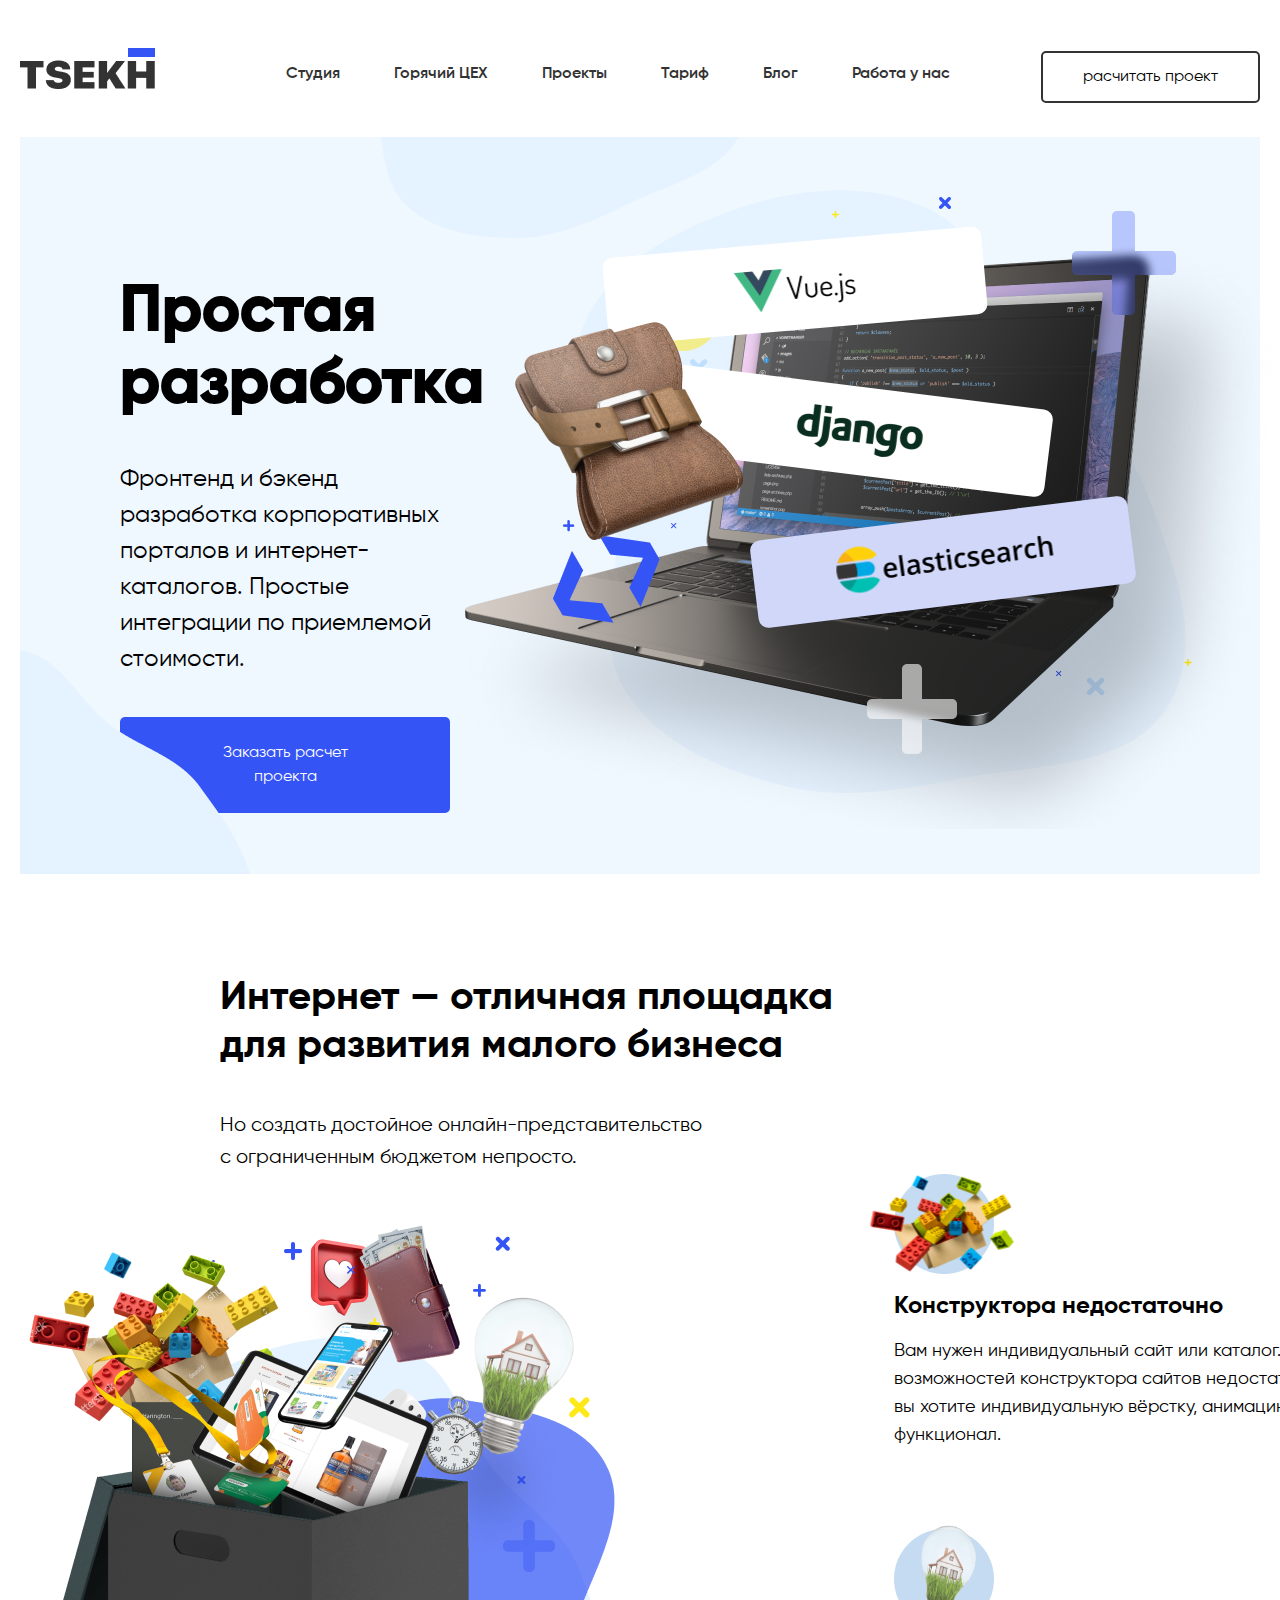
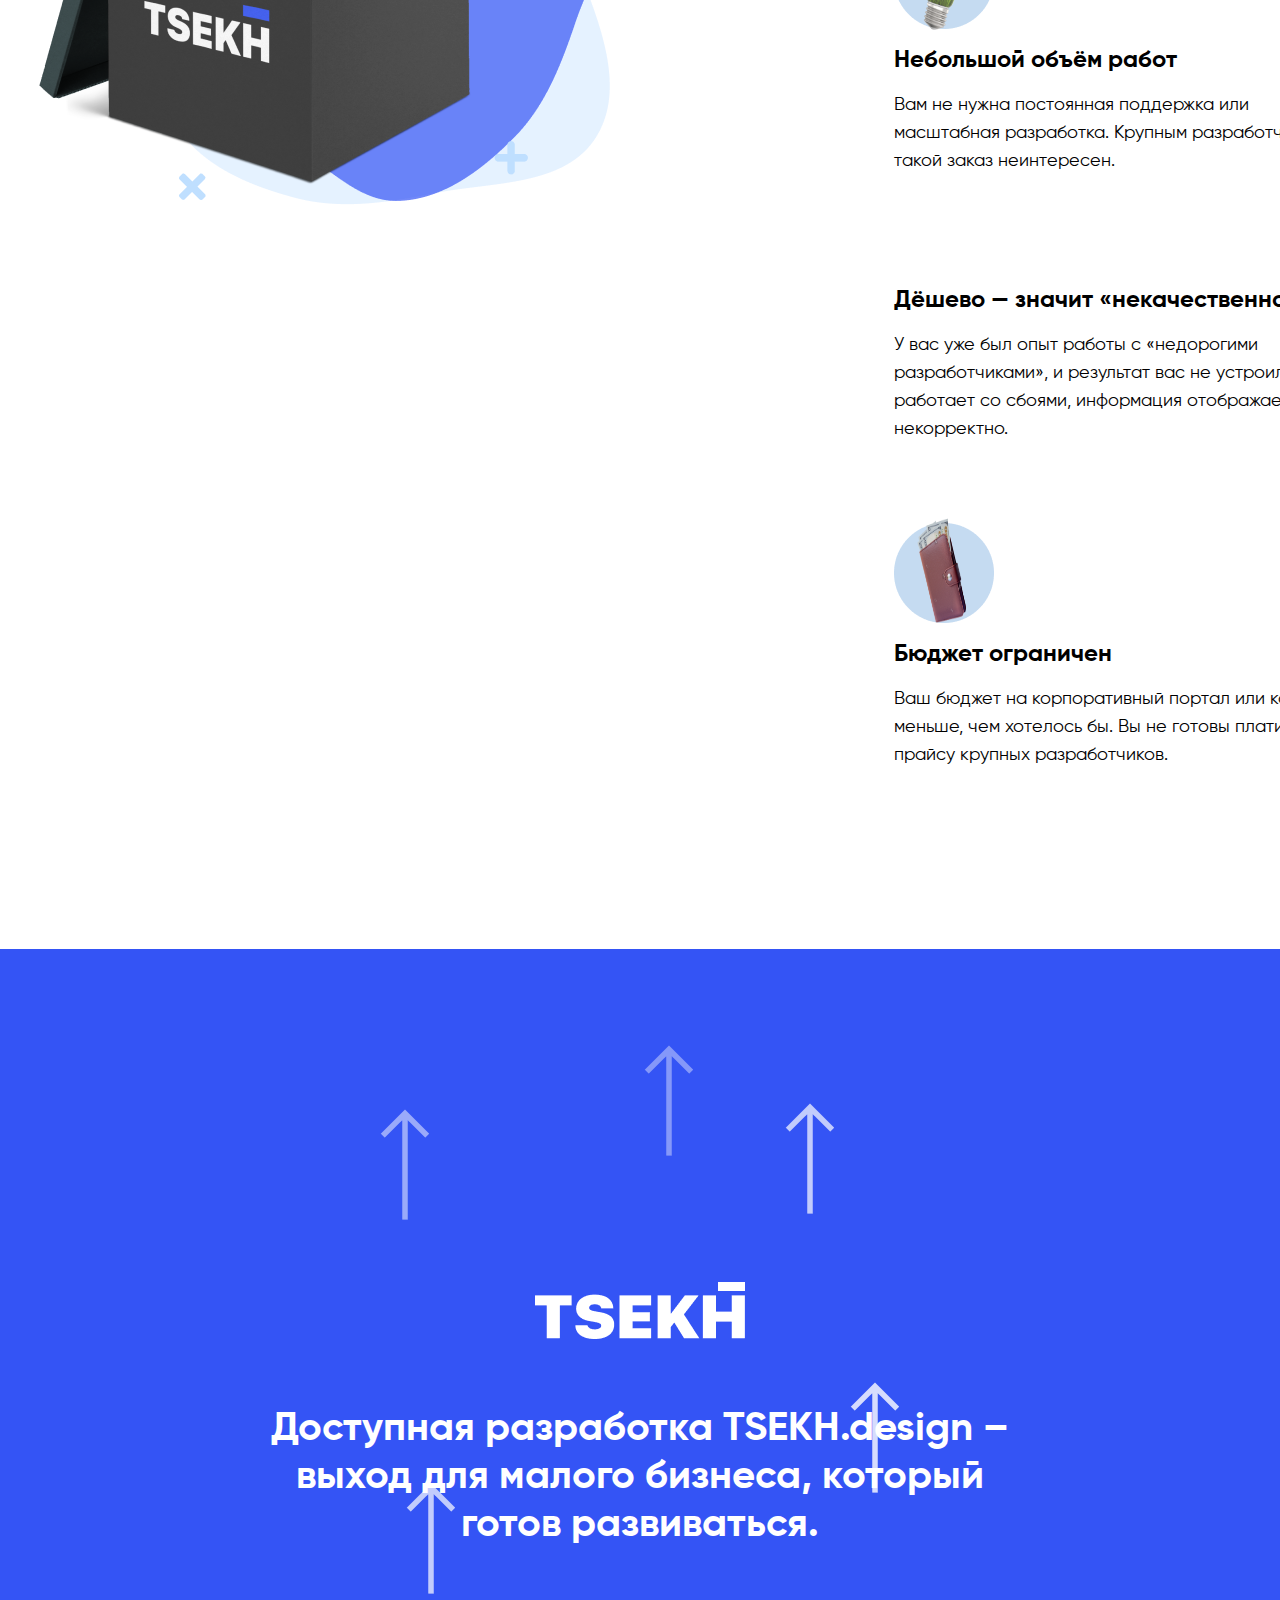
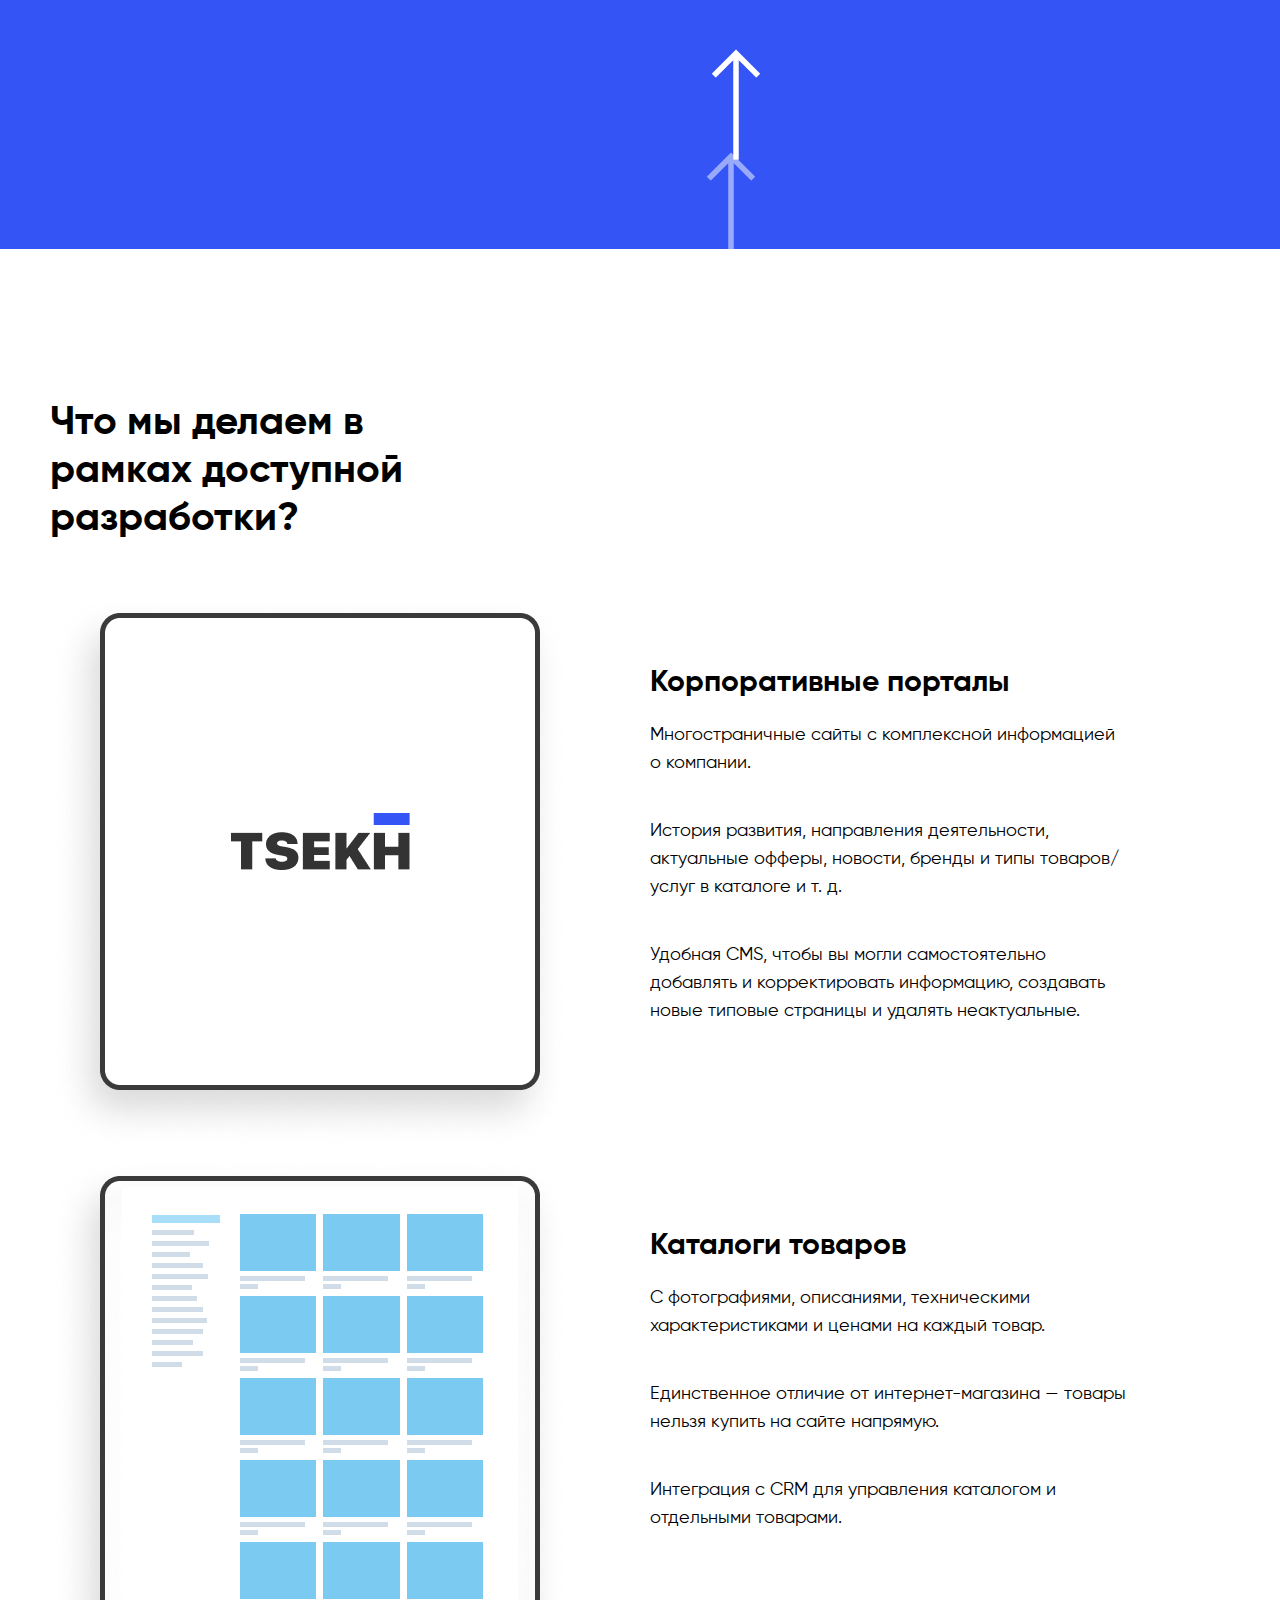
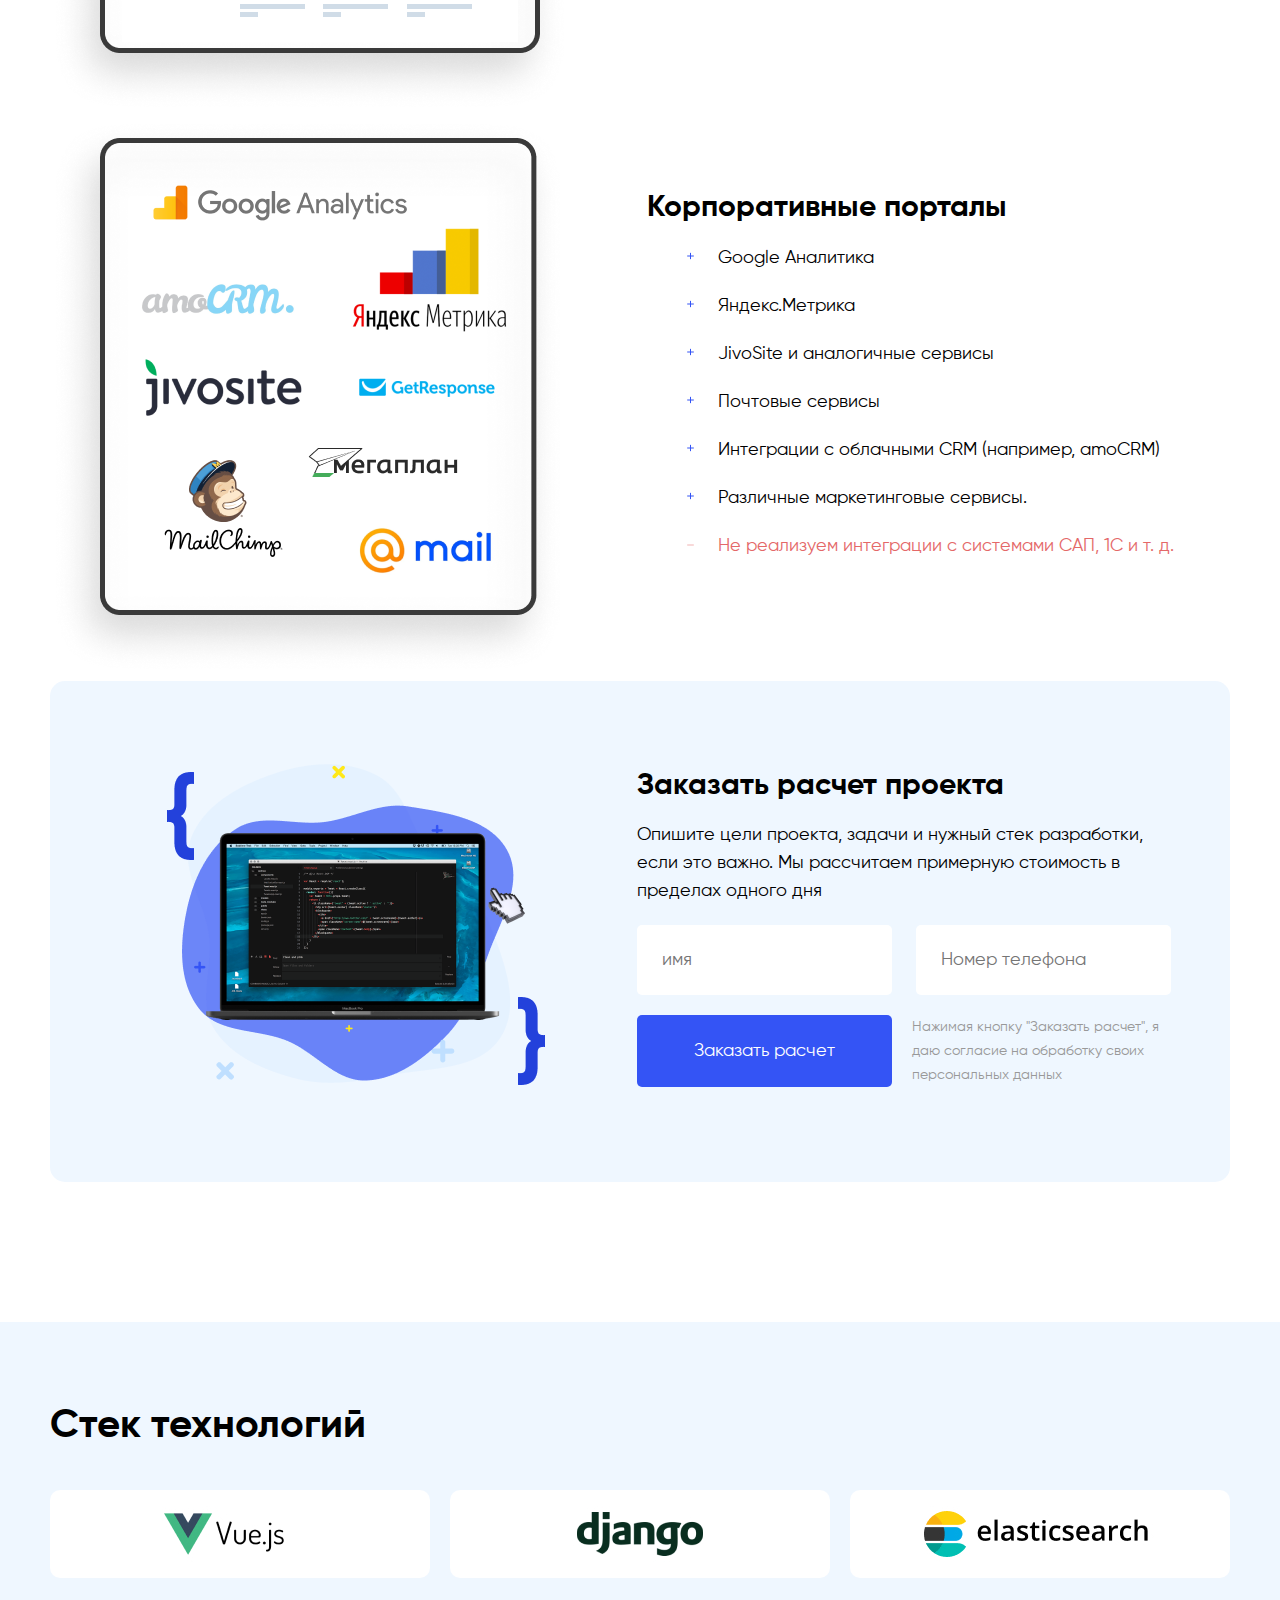
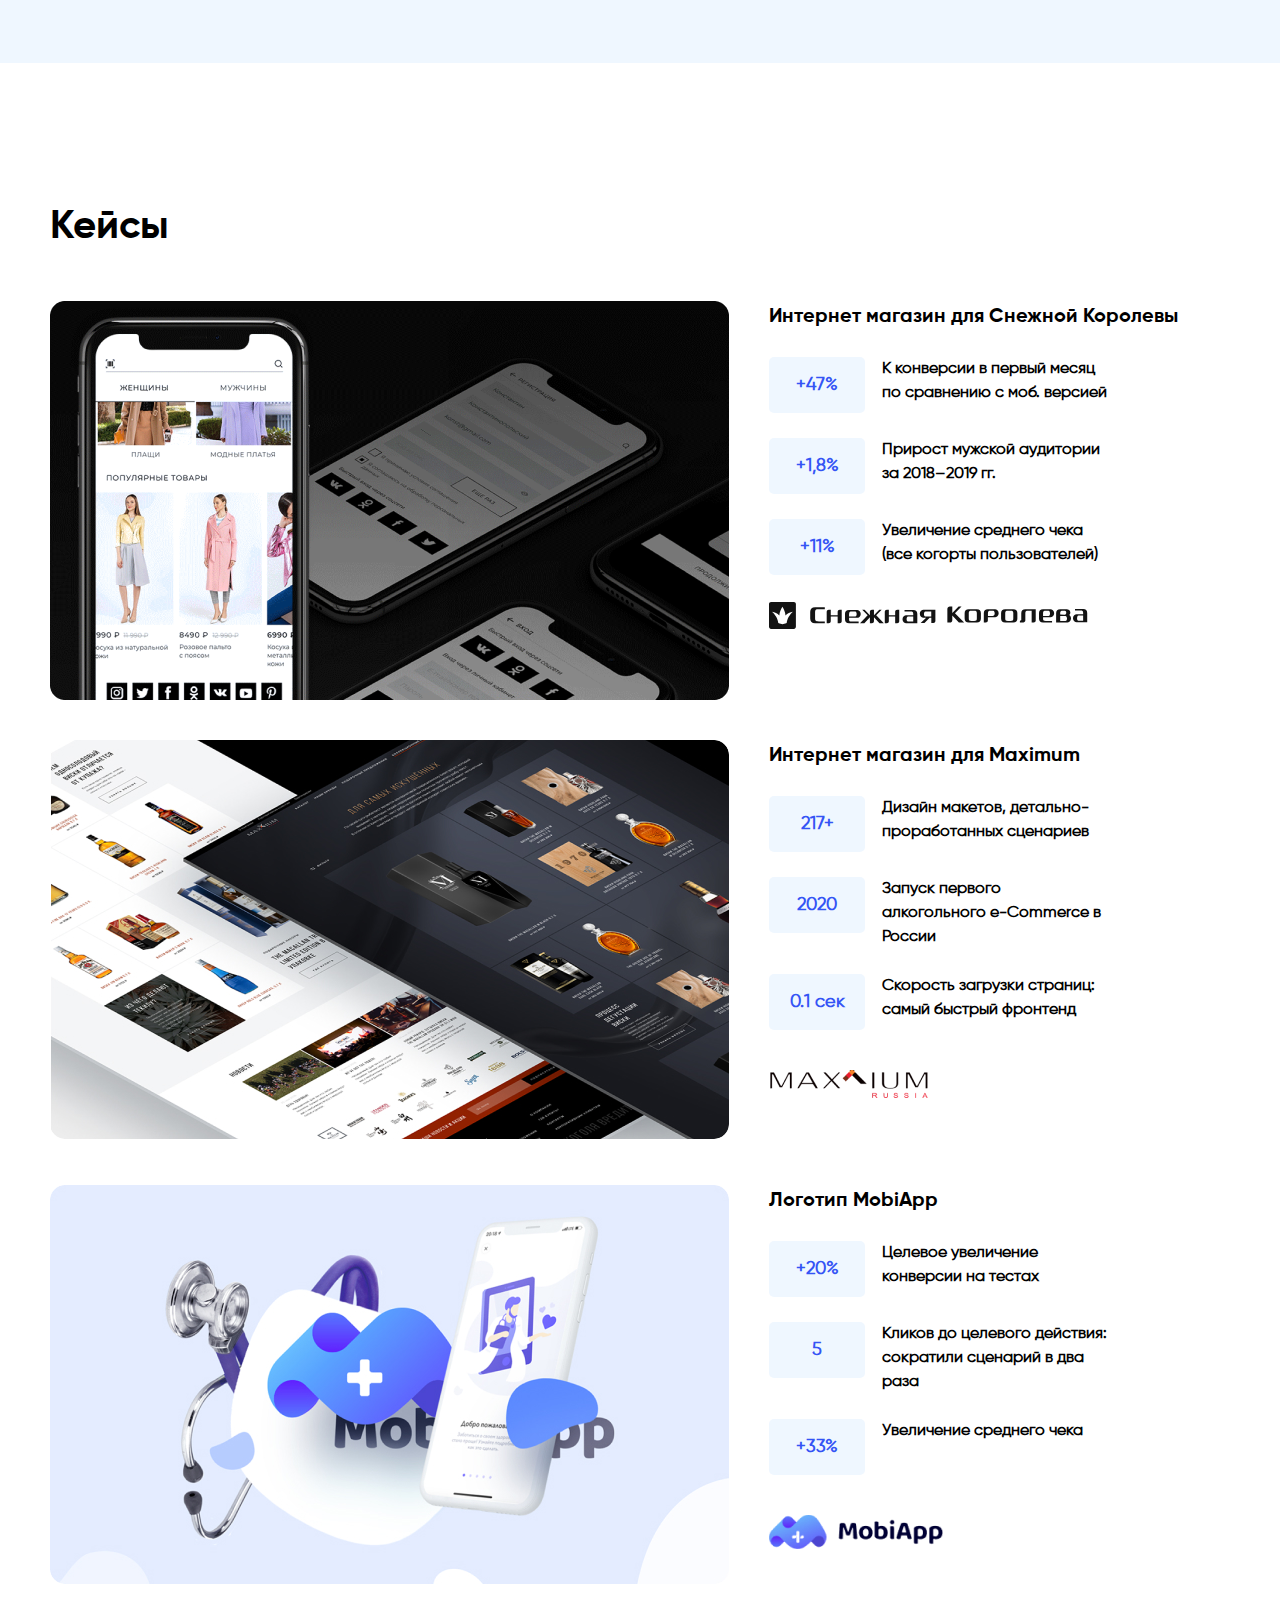
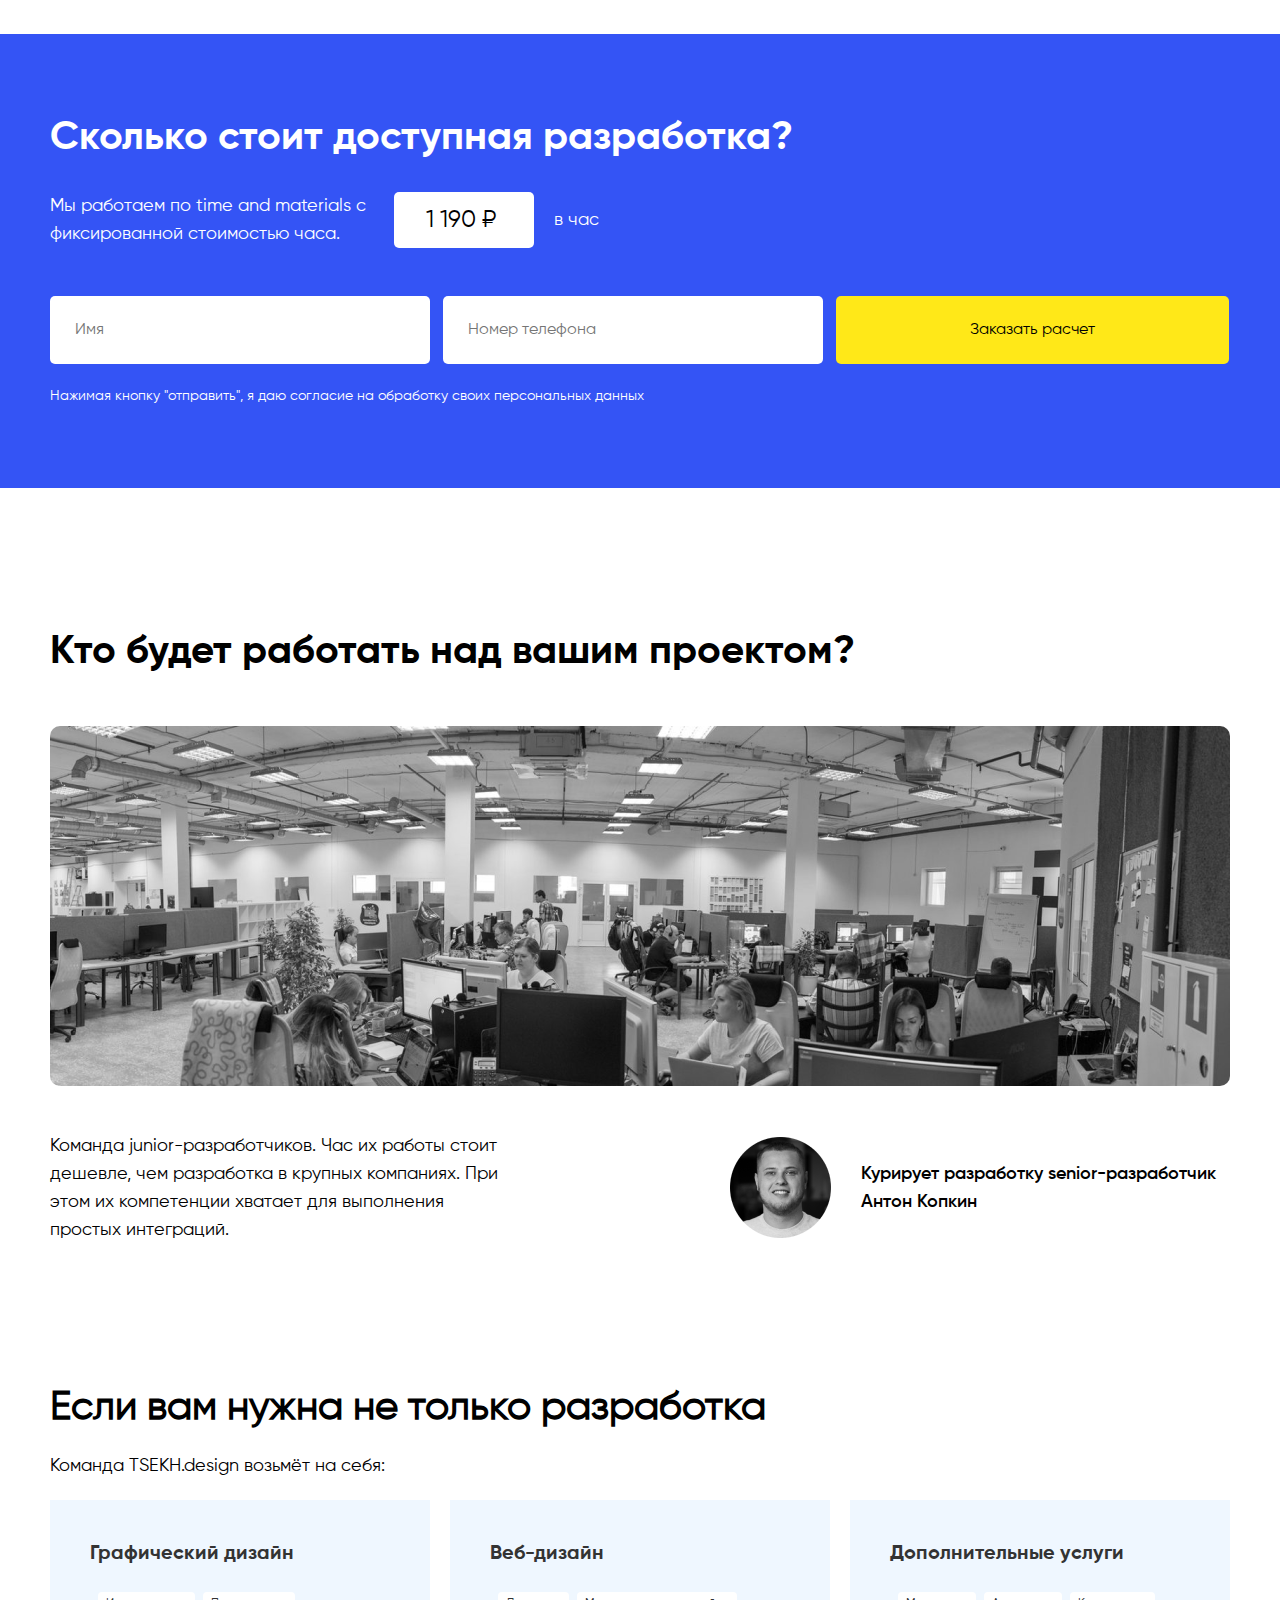
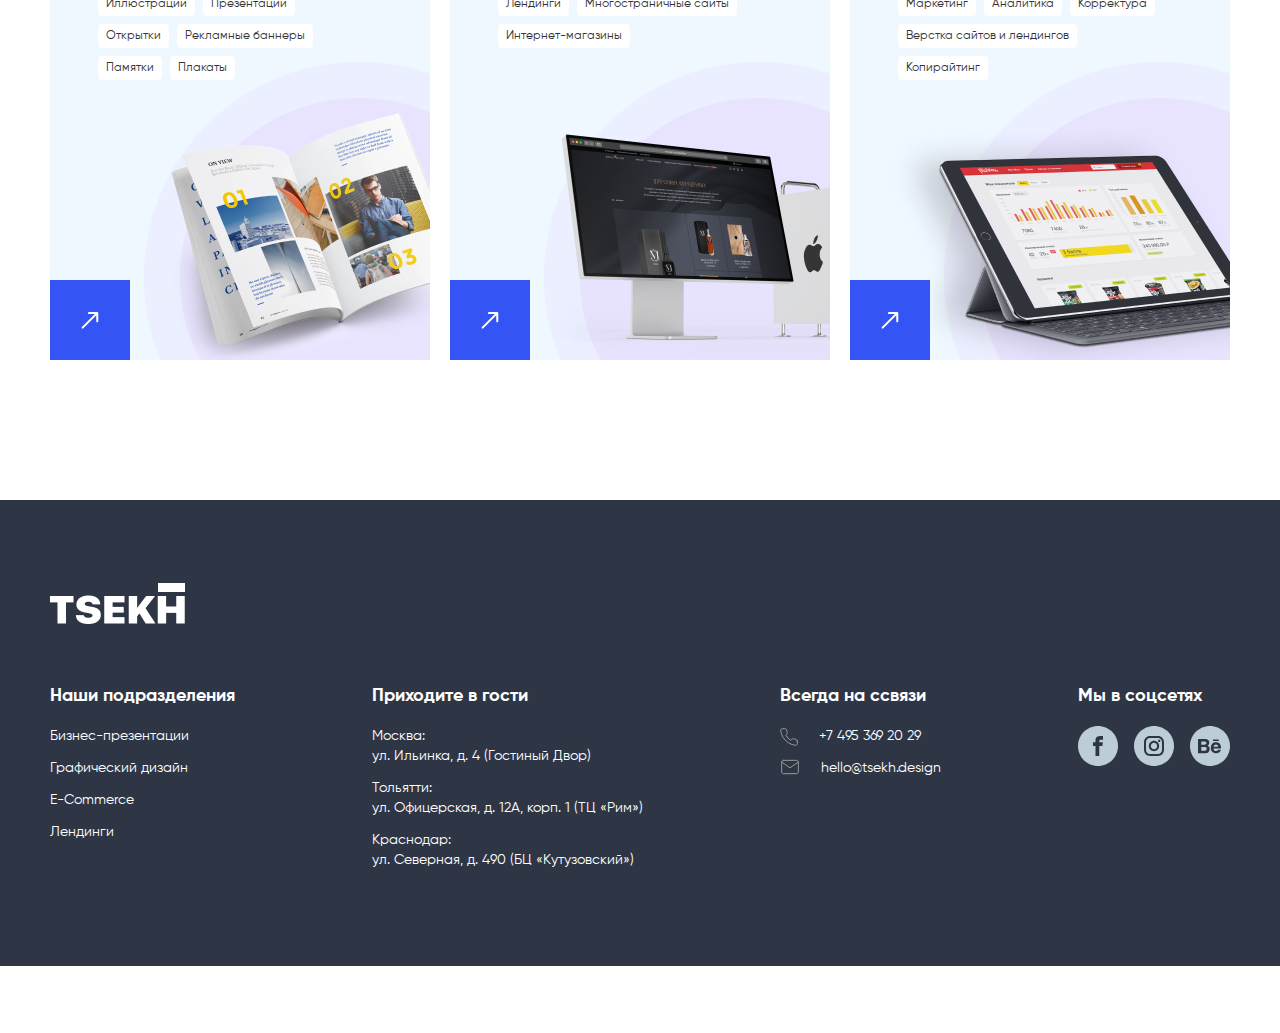
==== cex/index.html @ e62942ab "cex" ====
<!DOCTYPE html>
<html lang="en">

<head>
    <meta charset="UTF-8">
    <meta name="viewport" content="width=device-width, initial-scale=1.0">
    <link rel="stylesheet" href="/cex/css/normalize.css">
    <link rel="stylesheet" href="/cex/css/style.css">
    <link rel="stylesheet" href="/cex/Gilroy-Bold.ttf">
    <script src="/cex/js/jquery-3.5.1.min.js"></script>
    <script src="/cex/js/style.js"></script>
    <title>TSEKH</title>
</head>

<body>
    <header class="header">
        <div class="container">
            <div class="header__inner">
                <a href="#" class="heaer__logo">
                    <img src="/cex/images/TSEKH.png" alt="">
                </a>
                <nav class="menu">
                    <ul class="menu__list">
                        <li class="menu__list-item">
                            <a href="#">Студия</a>
                        </li>
                        <li class="menu__list-item">
                            <a href="#">Горячий ЦЕХ</a>
                        </li>
                        <li class="menu__list-item">
                            <a href="#">Проекты</a>
                        </li>
                        <li class="menu__list-item">
                            <a href="#">Тариф</a>
                        </li>
                        <li class="menu__list-item">
                            <a href="#">Блог</a>
                        </li>
                        <li class="menu__list-item">
                            <a href="#">Работа у нас</a>
                        </li>
                    </ul>
                </nav>

                <div class="raschet">
                    расчитать проект
                </div>
            </div>
        </div>
    </header>

    <section>
        <div class="container">
            <div class="intro">
                <img src="/cex/images/Vector (2).png" class="vector__top" alt="">
                <img src="/cex/images/Vector (3).png" class="vector__bottom" alt="">
                <div class="intro__item">
                    <div class="intro__item-title">
                        Простая разработка
                    </div>
                    <div class="intro__item-text">
                        Фронтенд и бэкенд разработка корпоративных порталов и интернет-каталогов. Простые интеграции по приемлемой стоимости.
                    </div>
                    <button class="intro__item---btn">
                        Заказать расчет проекта
                    </button>
                </div>
                <div class="intro__item">
                    <div class="images">
                        <img src="/cex/images/bg image (2).png" alt="" class="comp">
                        <div class="more__images">

                            <div class="js">
                                <img src="/cex/images/vuejs-1 1.png" class="vue-js" alt="">
                            </div>
                            <div class="js1">
                                <img src="/cex/images/django-logo 1.png" class="django" alt="">
                            </div>
                            <img src="/cex/images/shutterstock_94306159 1.png" alt="" class="bag">
                            <div class="elastc">
                                <div class="elastc__images">
                                    <img src="/cex/images/Elasticsearch 1.png" class="search" alt="">
                                    <img src="/cex/images/Group.png" class="group" alt="">
                                </div>
                            </div>
                        </div>

                    </div>
                </div>
            </div>
        </div>
    </section>


    <section>
        <div class="container">
            <div class="advantages">
                <div class="advantages__title">
                    Интернет — отличная площадка для развития малого бизнеса
                </div>
                <div class="advantages__suptitle">
                    Но создать достойное онлайн-представительство с ограниченным бюджетом непросто.
                </div>
                <div class="advantages__inner">
                    <div class="advantages__item">
                        <img src="/cex/images/BOX 5 (1).png" alt="" class="box">
                        <img src="/cex/images/box2.png" alt="" class="box2">
                        <img src="/cex/images/koshel.png" alt="" class="koshel">
                        <img src="/cex/images/heart.png" alt="" class="heart">
                        <img src="/cex/images/cubiki.png" alt="" class="cubiki">
                        <img src="/cex/images/clock.png" alt="" class="clock">
                        <img src="/cex/images/bg box.png" alt="" class="bg-box">
                        <img src="/cex/images/lampa.png" alt="" class="lampa">
                    </div>


                    <div class="advantages__item">
                        <div class="advantages__item-block">
                            <div class="block__images">
                                <img src="/cex/images/Ellipse 67.png" alt="" class="elipps">
                                <div class="img__content">
                                    <img src="/cex/images/block1.png" class="block__img" alt="">
                                </div>
                            </div>
                            <div class="block__title">
                                Конструктора недостаточно
                            </div>
                            <div class="block__text">
                                Вам нужен индивидуальный сайт или каталог. Базовых возможностей конструктора сайтов недостаточно: вы хотите индивидуальную вёрстку, анимацию, функционал.
                            </div>
                        </div>
                        <div class="advantages__item-block">
                            <div class="block__images">
                                <img src="/cex/images/Ellipse 67.png" alt="" class="elipps">
                                <div class="img__content">
                                    <img src="/cex/images/lampa.png" class="lampa__img" alt="">
                                </div>
                            </div>
                            <div class="block__title">
                                Небольшой объём работ
                            </div>
                            <div class="block__text">
                                Вам не нужна постоянная поддержка или масштабная разработка. Крупным разработчикам такой заказ неинтересен.
                            </div>

                        </div>
                        <div class="advantages__item-block">
                            <div class="block__images">
                                <img src="/images/Ellipse 67.png" alt="" class="elipps">
                                <div class="img__content">
                                    <img src="/images/cubiki.png" class="cubiki__img" alt="">
                                </div>
                            </div>
                            <div class="block__title">
                                Дёшево — значит «некачественно»
                            </div>
                            <div class="block__text">
                                У вас уже был опыт работы с «недорогими разработчиками», и результат вас не устроил. Сайт работает со сбоями, информация отображается некорректно.
                            </div>
                        </div>
                        <div class="advantages__item-block">
                            <div class="block__images">
                                <img src="/cex/images/Ellipse 67.png" alt="" class="elipps">
                                <div class="img__content">
                                    <img src="/cex/images/koshel.png" class="koshel__img" alt="">
                                </div>
                            </div>
                            <div class="block__title">
                                Бюджет ограничен
                            </div>
                            <div class="block__text">
                                Ваш бюджет на корпоративный портал или каталог меньше, чем хотелось бы. Вы не готовы платить по прайсу крупных разработчиков.
                            </div>
                        </div>
                    </div>
                </div>
            </div>
        </div>
    </section>

    <section>
        <div class="arrows">
            <div class="arrows__title">
                <img src="/cex/images/TSEKH1.png" alt="">
            </div>
            <div class="arrows__suptitle">
                Доступная разработка TSEKH.design – выход для малого бизнеса, который готов развиваться.
            </div>
            <div class="more__arrows">
                <img src="/cex/images/arrows.png" alt="" class="arrows__img">
                <img src="/cex/images/arrows.png" alt="" class="arrows__img">
                <img src="/cex/images/arrows.png" alt="" class="arrows__img">
                <img src="/cex/images/arrows.png" alt="" class="arrows__img">
                <img src="/cex/images/arrows.png" alt="" class="arrows__img">
                <img src="/cex/images/arrows.png" alt="" class="arrows__img">
                <img src="/cex/images/arrows.png" alt="" class="arrows__img">
            </div>
        </div>
    </section>
    <section>
        <div class="container--min">
            <div class="wedo">
                <div class="wedo__title">
                    Что мы делаем в рамках доступной разработки?
                </div>
            </div>

            <div class="wedo__item">
                <div class="wedo__img">
                    <img src="/cex/images/Group 825.png" alt="">
                </div>
                <div class="wedo__content">
                    <div class="wedo__content-title">
                        Корпоративные порталы
                    </div>
                    <div class="wedo__content-text">
                        <p>
                            Многостраничные сайты с комплексной информацией о компании.
                        </p>
                        <p>
                            История развития, направления деятельности, актуальные офферы, новости, бренды и типы товаров/услуг в каталоге и т. д.
                        </p>
                        <p>
                            Удобная CMS, чтобы вы могли самостоятельно добавлять и корректировать информацию, создавать новые типовые страницы и удалять неактуальные.
                        </p>
                    </div>
                </div>
            </div>
            <div class="wedo__item">
                <div class="wedo__img">
                    <img src="/cex/images/Group 826 (1).png" alt="">
                </div>
                <div class="wedo__content">
                    <div class="wedo__content-title">
                        Каталоги товаров
                    </div>
                    <div class="wedo__content-text">
                        <p>
                            С фотографиями, описаниями, техническими характеристиками и ценами на каждый товар.
                        </p>
                        <p>
                            Единственное отличие от интернет-магазина — товары нельзя купить на сайте напрямую.
                        </p>
                        <p>
                            Интеграция с CRM для управления каталогом и отдельными товарами.
                        </p>
                    </div>
                </div>
            </div>
            <div class="wedo__item">
                <div class="wedo__img">
                    <img src="/cex/images/Group 835.png" alt="">
                </div>
                <div class="wedo__content">
                    <div class="wedo__content-title">
                        Корпоративные порталы
                    </div>
                    <div class="wedo__content-text">
                        <ul>
                            <li class="li__plus">
                                <svg width="7" height="7" viewBox="0 0 7 7" fill="none" xmlns="http://www.w3.org/2000/svg">
                                    <path fill-rule="evenodd" clip-rule="evenodd" d="M3 6.5C3 6.77614 3.22386 7 3.5 7C3.77614 7 4 6.77614 4 6.5V4H6.5C6.77614 4 7 3.77614 7 3.5C7 3.22386 6.77614 3 6.5 3H4V0.5C4 0.223858 3.77614 0 3.5 0C3.22386 0 3 0.223858 3 0.5V3H0.5C0.223858 3 0 3.22386 0 3.5C0 3.77614 0.223858 4 0.5 4H3V6.5Z" fill="#3454F5"/>
                                    </svg>
                                <p>
                                    Google Аналитика
                                </p>
                            </li>
                            <li class="li__plus">
                                <svg width="7" height="7" viewBox="0 0 7 7" fill="none" xmlns="http://www.w3.org/2000/svg">
                                    <path fill-rule="evenodd" clip-rule="evenodd" d="M3 6.5C3 6.77614 3.22386 7 3.5 7C3.77614 7 4 6.77614 4 6.5V4H6.5C6.77614 4 7 3.77614 7 3.5C7 3.22386 6.77614 3 6.5 3H4V0.5C4 0.223858 3.77614 0 3.5 0C3.22386 0 3 0.223858 3 0.5V3H0.5C0.223858 3 0 3.22386 0 3.5C0 3.77614 0.223858 4 0.5 4H3V6.5Z" fill="#3454F5"/>
                                    </svg>
                                <p>
                                    Яндекс.Метрика
                                </p>
                            </li>
                            <li class="li__plus">
                                <svg width="7" height="7" viewBox="0 0 7 7" fill="none" xmlns="http://www.w3.org/2000/svg">
                                    <path fill-rule="evenodd" clip-rule="evenodd" d="M3 6.5C3 6.77614 3.22386 7 3.5 7C3.77614 7 4 6.77614 4 6.5V4H6.5C6.77614 4 7 3.77614 7 3.5C7 3.22386 6.77614 3 6.5 3H4V0.5C4 0.223858 3.77614 0 3.5 0C3.22386 0 3 0.223858 3 0.5V3H0.5C0.223858 3 0 3.22386 0 3.5C0 3.77614 0.223858 4 0.5 4H3V6.5Z" fill="#3454F5"/>
                                    </svg>
                                <p>
                                    JivoSite и аналогичные сервисы
                                </p>
                            </li>
                            <li class="li__plus">
                                <svg width="7" height="7" viewBox="0 0 7 7" fill="none" xmlns="http://www.w3.org/2000/svg">
                                    <path fill-rule="evenodd" clip-rule="evenodd" d="M3 6.5C3 6.77614 3.22386 7 3.5 7C3.77614 7 4 6.77614 4 6.5V4H6.5C6.77614 4 7 3.77614 7 3.5C7 3.22386 6.77614 3 6.5 3H4V0.5C4 0.223858 3.77614 0 3.5 0C3.22386 0 3 0.223858 3 0.5V3H0.5C0.223858 3 0 3.22386 0 3.5C0 3.77614 0.223858 4 0.5 4H3V6.5Z" fill="#3454F5"/>
                                    </svg>
                                <p>
                                    Почтовые сервисы
                                </p>
                            </li>
                            <li class="li__plus">
                                <svg width="7" height="7" viewBox="0 0 7 7" fill="none" xmlns="http://www.w3.org/2000/svg">
                                    <path fill-rule="evenodd" clip-rule="evenodd" d="M3 6.5C3 6.77614 3.22386 7 3.5 7C3.77614 7 4 6.77614 4 6.5V4H6.5C6.77614 4 7 3.77614 7 3.5C7 3.22386 6.77614 3 6.5 3H4V0.5C4 0.223858 3.77614 0 3.5 0C3.22386 0 3 0.223858 3 0.5V3H0.5C0.223858 3 0 3.22386 0 3.5C0 3.77614 0.223858 4 0.5 4H3V6.5Z" fill="#3454F5"/>
                                    </svg>
                                <p>
                                    Интеграции с облачными CRM (например, amoCRM)
                                </p>
                            </li>
                            <li class="li__plus">
                                <svg width="7" height="7" viewBox="0 0 7 7" fill="none" xmlns="http://www.w3.org/2000/svg">
                                    <path fill-rule="evenodd" clip-rule="evenodd" d="M3 6.5C3 6.77614 3.22386 7 3.5 7C3.77614 7 4 6.77614 4 6.5V4H6.5C6.77614 4 7 3.77614 7 3.5C7 3.22386 6.77614 3 6.5 3H4V0.5C4 0.223858 3.77614 0 3.5 0C3.22386 0 3 0.223858 3 0.5V3H0.5C0.223858 3 0 3.22386 0 3.5C0 3.77614 0.223858 4 0.5 4H3V6.5Z" fill="#3454F5"/>
                                    </svg>
                                <p>
                                    Различные маркетинговые сервисы.
                                </p>
                            </li>
                            <li class="li__plus">
                                <svg width="7" height="1" viewBox="0 0 7 1" fill="none" xmlns="http://www.w3.org/2000/svg">
                                    <path d="M0 0.5C0 0.223858 0.223858 0 0.5 0H6.5C6.77614 0 7 0.223858 7 0.5C7 0.776142 6.77614 1 6.5 1H0.5C0.223858 1 0 0.776142 0 0.5Z" fill="#E46868"/>
                                    </svg>

                                <p>
                                    Не реализуем интеграции с системами САП, 1С и т. д.
                                </p>
                            </li>
                        </ul>
                    </div>
                </div>
            </div>
        </div>
    </section>
    <section>
        <div class="container--min">
            <div class="order">
                <div class="oreder__img">
                    <img src="/cex/images/Group 828.png" alt="">
                </div>

                <div class="oreder__content">
                    <div class="oreder__content--title">
                        Заказать расчет проекта
                    </div>
                    <div class="oreder__content--text">
                        Опишите цели проекта, задачи и нужный стек разработки, если это важно. Мы рассчитаем примерную стоимость в пределах одного дня
                    </div>
                    <form>
                        <input type="text" class="order__form" placeholder="имя">
                        <input type="text" class="order__form" placeholder="Номер телефона">
                        <div class="form__down">
                            <button class="btn__form">Заказать расчет</button>
                            <div class="agree">
                                Нажимая кнопку "Заказать расчет", я даю согласие на обработку своих персональных данных
                            </div>
                        </div>
                    </form>
                </div>
            </div>
        </div>
    </section>

    <section class="steck-tehn">
        <div class="container--min">
            <div class="steck">
                <div class="steck__title">
                    Стек технологий
                </div>
                <div class="steck__inner">
                    <div class="steck__item">
                        <img src="/cex/images/vue.jpg" alt="">
                    </div>
                    <div class="steck__item">
                        <img src="/cex/images/djan.jpg" alt="">
                    </div>
                    <div class="steck__item">
                        <img src="/cex/images/elastic.jpg" alt="">
                    </div>
                </div>
            </div>
        </div>
    </section>

    <section>
        <div class="container--min">
            <div class="keis">
                <div class="keis__title">
                    Кейсы
                </div>
                <div class="keis__item">
                    <a href="#" class="keis__img">
                        <div class="ssilka">
                            <svg width="48" height="48" viewBox="0 0 48 48" fill="none" xmlns="http://www.w3.org/2000/svg">
                                <path d="M12.911 35.4641L33.911 14.4641" stroke="white" stroke-width="2" stroke-linecap="round" stroke-linejoin="round"/>
                                <path d="M22.4209 13.5801H34.7953V25.9544" stroke="white" stroke-width="2" stroke-linecap="round" stroke-linejoin="round"/>
                                </svg>
                            <div>смотреть проект</div>

                        </div>
                    </a>
                    <div class="keis__content">
                        <div class="keis__content--title">
                            Интернет магазин для Снежной Королевы
                        </div>
                        <ul>
                            <li class="li__item">
                                <div class="stat__inner">
                                    <div class="keis__statick">
                                        +47%
                                    </div>
                                    <div class="statick__text">
                                        К конверсии в первый месяц по сравнению с моб. версией
                                    </div>
                                </div>
                            </li>
                            <li class="li__item">
                                <div class="stat__inner">
                                    <div class="keis__statick">
                                        +1,8%
                                    </div>
                                    <div class="statick__text">
                                        Прирост мужской аудитории за 2018–2019 гг.
                                    </div>
                                </div>
                            </li>
                            <li class="li__item">
                                <div class="stat__inner">
                                    <div class="keis__statick">
                                        +11%
                                    </div>
                                    <div class="statick__text">
                                        Увеличение среднего чека (все когорты пользователей)
                                    </div>
                                </div>
                            </li>
                        </ul>
                        <div class="stat__img">
                            <svg width="319" height="28" viewBox="0 0 319 28" fill="none" xmlns="http://www.w3.org/2000/svg">
                                <path fill-rule="evenodd" clip-rule="evenodd" d="M295.838 14.8788C296.492 14.8788 298.017 15.0205 298.017 17.4271C298.017 19.8337 296.565 19.9753 295.838 19.9753H291.192V14.8788H295.838ZM291.192 13.6048V12.26C291.192 10.278 291.845 9.85327 293.879 9.85327H295.257C295.911 9.85327 297.291 9.9948 297.291 11.7644C297.291 13.6756 295.911 13.6756 295.257 13.6756L291.192 13.6048ZM291.192 8.22531C288.506 8.22531 287.126 9.57019 287.126 12.1892V21.4617H298.381C299.833 21.4617 302.01 20.1168 302.01 17.4978C302.01 15.7991 301.139 14.6665 300.195 14.0295C300.849 13.5339 301.358 12.6846 301.358 11.4812C301.358 8.93314 299.179 8.15454 297.727 8.15454H291.192V8.22531Z" fill="#131313"/>
                                <path fill-rule="evenodd" clip-rule="evenodd" d="M308.039 17.131C308.039 14.7244 309.418 14.5827 310.071 14.5827H314.138V19.6792H310.071C309.345 19.6792 308.039 19.6084 308.039 17.131ZM303.972 17.2725C303.972 19.9623 306.151 21.2364 307.603 21.2364H318.204V11.9639C318.204 9.27411 316.824 8 314.138 8H306.006V9.55719H311.451C313.485 9.55719 314.138 9.98194 314.138 11.9639V13.3086H307.603C306.078 13.3086 303.972 14.5827 303.972 17.2725Z" fill="#131313"/>
                                <path fill-rule="evenodd" clip-rule="evenodd" d="M195.131 21.5324L185.982 12.1889L192.516 5.6062H189.613L183.295 12.0474V5.6062H180.826C179.519 5.6062 178.357 6.66787 178.357 8.01275V21.6031H180.826C182.206 21.6031 183.295 20.5413 183.295 19.1964V14.5247L189.902 21.6031H195.131V21.5324Z" fill="#131313"/>
                                <path fill-rule="evenodd" clip-rule="evenodd" d="M244.286 17.5686C244.286 19.5506 243.633 19.9753 241.6 19.9753H238.913C236.881 19.9753 236.227 19.5506 236.227 17.5686V12.26C236.227 10.2781 236.881 9.8533 238.913 9.8533H241.6C243.633 9.8533 244.286 10.2781 244.286 12.26V17.5686ZM244.286 8.22534H236.155C233.468 8.22534 232.088 9.57022 232.088 12.1891V17.4979C232.088 20.1876 233.468 21.4617 236.155 21.4617H244.286C246.973 21.4617 248.353 20.1169 248.353 17.4979V12.1891C248.353 9.57022 246.973 8.22534 244.286 8.22534Z" fill="#131313"/>
                                <path fill-rule="evenodd" clip-rule="evenodd" d="M207.836 17.5686C207.836 19.5506 207.182 19.9753 205.149 19.9753H202.463C200.429 19.9753 199.776 19.5506 199.776 17.5686V12.26C199.776 10.2781 200.429 9.8533 202.463 9.8533H205.149C207.182 9.8533 207.836 10.2781 207.836 12.26V17.5686ZM207.836 8.22534H199.703C197.018 8.22534 195.638 9.57022 195.638 12.1891V17.4979C195.638 20.1876 197.018 21.4617 199.703 21.4617H207.836C210.523 21.4617 211.902 20.1169 211.902 17.4979V12.1891C211.902 9.57022 210.596 8.22534 207.836 8.22534Z" fill="#131313"/>
                                <path fill-rule="evenodd" clip-rule="evenodd" d="M223.665 14.8789H218.946V12.1891C218.946 10.2073 219.598 9.78256 221.632 9.78256H223.665C224.319 9.78256 225.699 9.9241 225.699 12.3308C225.699 14.8081 224.319 14.8789 223.665 14.8789ZM218.874 16.2238H226.061C227.514 16.2238 229.692 14.8789 229.692 12.26C229.692 9.57026 227.586 8.29614 226.061 8.29614H218.874C216.186 8.29614 214.807 9.64102 214.807 12.26V21.6033H216.84C217.929 21.6033 218.874 20.6832 218.874 19.6214V16.2238Z" fill="#131313"/>
                                <path fill-rule="evenodd" clip-rule="evenodd" d="M256.339 8.22534C253.652 8.22534 252.273 9.57022 252.273 12.1891V18.8427C252.273 19.7629 251.692 19.9753 250.894 19.9753V21.5325H254.306C255.395 21.5325 256.267 20.6831 256.339 19.6213V12.26C256.339 10.2781 256.993 9.8533 259.025 9.8533H262.656V21.6033H264.689C265.778 21.6033 266.723 20.6831 266.723 19.6213V8.29611L256.339 8.22534Z" fill="#131313"/>
                                <path fill-rule="evenodd" clip-rule="evenodd" d="M274.057 12.26C274.057 10.2781 274.71 9.85333 276.743 9.85333H278.994C279.648 9.85333 281.028 9.99487 281.028 12.4016C281.028 14.8081 279.648 14.9497 278.994 14.9497H274.057V12.26ZM281.535 16.2238C282.987 16.2238 285.166 14.8789 285.166 12.26C285.166 9.57026 282.987 8.29614 281.535 8.29614H274.057C271.37 8.29614 269.99 9.64102 269.99 12.26V17.5687C269.99 20.2584 271.37 21.5325 274.057 21.5325H283.06V19.9753H276.743C274.71 19.9753 274.057 19.5506 274.057 17.5687V16.2238H281.535Z" fill="#131313"/>
                                <path fill-rule="evenodd" clip-rule="evenodd" d="M137.563 18.0542C137.563 15.6475 138.943 15.506 139.596 15.506H144.243V20.6023H139.596C138.943 20.6023 137.563 20.5315 137.563 18.0542ZM133.497 18.1958C133.497 20.8855 135.603 22.1596 137.128 22.1596H148.309V12.887C148.309 10.1972 146.93 8.9231 144.243 8.9231H135.53V10.4804H141.557C143.59 10.4804 144.243 10.905 144.243 12.887V14.2319H137.128C135.675 14.2319 133.497 15.506 133.497 18.1958Z" fill="#131313"/>
                                <path fill-rule="evenodd" clip-rule="evenodd" d="M114.836 22.1596L107.212 14.3734L112.658 8.85229H110.262L104.961 14.1611V8.85229H102.929C101.839 8.85229 100.895 9.77257 100.895 10.8342V14.1611L95.5949 8.85229H93.1987L98.6445 14.3734L91.0205 22.1596H95.377L100.895 16.2138V22.1596H102.929C104.018 22.1596 104.961 21.2393 104.961 20.1777V16.2845L110.48 22.2304L114.836 22.1596Z" fill="#131313"/>
                                <path fill-rule="evenodd" clip-rule="evenodd" d="M128.198 8.85229C127.108 8.85229 126.164 9.77257 126.164 10.8342V14.1611H119.847V8.85229H117.814C116.725 8.85229 115.781 9.77257 115.781 10.8342V22.1596H117.814C118.903 22.1596 119.847 21.2393 119.847 20.1777V15.5059H126.164V22.1596H128.198C129.359 22.1596 130.231 21.2393 130.231 20.1777V8.85229H128.198Z" fill="#131313"/>
                                <path fill-rule="evenodd" clip-rule="evenodd" d="M70.6896 8.85229C69.6004 8.85229 68.6565 9.77257 68.6565 10.8342V14.1611H61.7586V8.85229H59.7255C58.6364 8.85229 57.6924 9.77257 57.6924 10.8342V22.1596H59.7255C60.8146 22.1596 61.7586 21.2393 61.7586 20.1777V15.5059H68.6565V22.1596H70.6896C71.7787 22.1596 72.7226 21.2393 72.7226 20.1777V8.85229H70.6896Z" fill="#131313"/>
                                <path fill-rule="evenodd" clip-rule="evenodd" d="M49.3432 20.3191C46.9471 20.3191 46.0758 19.7528 46.0758 17.4169V11.0464C46.0758 8.63988 46.8745 8.14436 49.3432 8.14436H55.8054V6.30396H46.0758C42.8084 6.30396 41.2109 7.93205 41.2109 11.1172V17.4876C41.2109 20.6729 42.8084 22.3009 46.0758 22.3009H55.8054V20.4606H49.3432V20.3191Z" fill="#131313"/>
                                <path fill-rule="evenodd" clip-rule="evenodd" d="M80.1291 12.887C80.1291 10.905 80.7824 10.4804 82.8155 10.4804H85.6473C86.3008 10.4804 87.6804 10.622 87.6804 13.0285C87.6804 15.4352 86.3008 15.5767 85.6473 15.5767H80.0564V12.887H80.1291ZM88.1161 16.8509C89.5682 16.8509 91.7466 15.506 91.7466 12.887C91.7466 10.1972 89.5682 8.9231 88.1161 8.9231H80.0564C77.3698 8.9231 75.9902 10.268 75.9902 12.887V18.1958C75.9902 20.8855 77.3698 22.1596 80.0564 22.1596H89.6409V20.6023H82.7429C80.7098 20.6023 80.0564 20.1777 80.0564 18.1958V16.8509H88.1161Z" fill="#131313"/>
                                <path fill-rule="evenodd" clip-rule="evenodd" d="M162.251 15.5059H156.95C156.297 15.5059 154.917 15.3644 154.917 12.9577C154.917 10.5511 156.297 10.4096 156.95 10.4096H162.251V15.5059ZM154.409 8.85226C152.957 8.85226 150.778 10.1971 150.778 12.8161C150.778 15.5059 152.884 16.78 154.409 16.78H157.168L151.65 22.0888H155.498L160.653 16.78H162.323V22.0888H164.356C165.446 22.0888 166.389 21.1685 166.389 20.1069V8.78149H154.409V8.85226Z" fill="#131313"/>
                                <path fill-rule="evenodd" clip-rule="evenodd" d="M17.6938 22.0934C13.7699 23.509 13.199 23.509 9.27507 22.0934C8.98958 17.8463 6.13582 13.3162 2.92524 10.6973C5.85033 11.2635 8.41888 12.3253 10.3453 14.4488C10.4166 11.4759 12.1288 7.58281 13.413 5.74247C14.6974 7.51203 16.4096 11.4759 16.4809 14.4488C18.4073 12.3253 21.0472 11.1928 23.9007 10.6973C20.8326 13.3162 17.9793 17.8463 17.6938 22.0934ZM24.8286 1H2.06905C0.927523 1 0 1.92018 0 3.05271V25.8448C0 26.9774 0.927523 27.8975 2.06905 27.8975H24.8286C25.9697 27.8975 26.8977 26.9774 26.8977 25.8448V3.05271C26.8977 1.92018 25.9697 1 24.8286 1Z" fill="#131313"/>
                                </svg>

                        </div>
                    </div>
                </div>
                <div class="keis__item">
                    <a href="#" class="keis__img second__img">
                        <div class="ssilka">
                            <svg width="48" height="48" viewBox="0 0 48 48" fill="none" xmlns="http://www.w3.org/2000/svg">
                                <path d="M12.911 35.4641L33.911 14.4641" stroke="white" stroke-width="2" stroke-linecap="round" stroke-linejoin="round"/>
                                <path d="M22.4209 13.5801H34.7953V25.9544" stroke="white" stroke-width="2" stroke-linecap="round" stroke-linejoin="round"/>
                                </svg>
                            <div>смотреть проект</div>

                        </div>
                    </a>
                    <div class="keis__content">
                        <div class="keis__content--title">
                            Интернет магазин для Maximum
                        </div>
                        <ul>
                            <li class="li__item">
                                <div class="stat__inner">
                                    <div class="keis__statick">
                                        217+
                                    </div>
                                    <div class="statick__text">
                                        Дизайн макетов, детально-проработанных сценариев
                                    </div>
                                </div>
                            </li>
                            <li class="li__item">
                                <div class="stat__inner">
                                    <div class="keis__statick">
                                        2020
                                    </div>
                                    <div class="statick__text">
                                        Запуск первого алкогольного e-Commerce в России
                                    </div>
                                </div>
                            </li>
                            <li class="li__item">
                                <div class="stat__inner">
                                    <div class="keis__statick">
                                        0.1 сек
                                    </div>
                                    <div class="statick__text">
                                        Скорость загрузки страниц: самый быстрый фронтенд
                                    </div>
                                </div>
                            </li>
                        </ul>
                        <div class="stat__img">
                            <img src="/cex/images/maximum.png" alt="">
                        </div>
                    </div>
                </div>
                <div class="keis__item">
                    <a href="#" class="keis__img third__img">
                        <div class="ssilka">
                            <svg width="48" height="48" viewBox="0 0 48 48" fill="none" xmlns="http://www.w3.org/2000/svg">
                                <path d="M12.911 35.4641L33.911 14.4641" stroke="white" stroke-width="2" stroke-linecap="round" stroke-linejoin="round"/>
                                <path d="M22.4209 13.5801H34.7953V25.9544" stroke="white" stroke-width="2" stroke-linecap="round" stroke-linejoin="round"/>
                                </svg>
                            <div>смотреть проект</div>

                        </div>
                    </a>
                    <div class="keis__content">
                        <div class="keis__content--title">
                            Логотип MobiApp
                        </div>
                        <ul>
                            <li class="li__item">
                                <div class="stat__inner">
                                    <div class="keis__statick">
                                        +20%
                                    </div>
                                    <div class="statick__text">
                                        Целевое увеличение конверсии на тестах
                                    </div>
                                </div>
                            </li>
                            <li class="li__item">
                                <div class="stat__inner">
                                    <div class="keis__statick">
                                        5
                                    </div>
                                    <div class="statick__text">
                                        Кликов до целевого действия: сократили сценарий в два раза
                                    </div>
                                </div>
                            </li>
                            <li class="li__item">
                                <div class="stat__inner">
                                    <div class="keis__statick">
                                        +33%
                                    </div>
                                    <div class="statick__text">
                                        Увеличение среднего чека
                                    </div>
                                </div>
                            </li>
                        </ul>
                        <div class="stat__img">
                            <img src="/cex/images/logo_mobiapp 1.png" alt="">
                        </div>
                    </div>
                </div>
            </div>
        </div>
    </section>

    <section class="howmach">
        <div class="container--min">
            <div class="howmach__title">
                Сколько стоит доступная разработка?
            </div>
            <div class="howmach__price">
                <div class="howmach__price--text">
                    Мы работаем по time and materials с фиксированной стоимостью часа.
                </div>
                <div class="howmach__price--price">
                    1 190 ₽
                </div>
                <div class="howmach__price--our">
                    в час
                </div>
            </div>
            <form class="howmach__form">
                <input type="text" placeholder="Имя">
                <input type="text" placeholder="Номер телефона">
                <button class="howmach__btn">Заказать расчет</button>
            </form>
            <div class="howmach__suptitle">
                Нажимая кнопку "отправить", я даю согласие на обработку своих персональных данных
            </div>
        </div>
    </section>

    <section>
        <div class="container--min">
            <div class="who">
                <div class="who__title">
                    Кто будет работать над вашим проектом?
                </div>
                <div class="who__img">
                    <img src="/cex/images/IMG_2523-Pano-2 1.png" alt="">
                </div>
                <div class="who__content">
                    <div class="who__content--item">
                        Команда junior-разработчиков. Час их работы стоит дешевле, чем разработка в крупных компаниях. При этом их компетенции хватает для выполнения простых интеграций.
                    </div>

                    <div class="who__content--item">
                        <img src="/cex/images/photo 1.png" alt=""> Курирует разработку senior-разработчик Антон Копкин
                    </div>
                </div>
            </div>
        </div>
    </section>

    <section>
        <div class="container--min">
            <div class="dop">
                <div class="dop__title">
                    Если вам нужна не только разработка
                </div>
                <div class="dop__suptitle">
                    Команда TSEKH.design возьмёт на себя:
                </div>
                <div class="dop__inner">
                    <div class="dop__item">
                        <a href="#">
                            <div class="dop__item--title">
                                Графический дизайн
                            </div>

                            <div class="uslugi">
                                <div class="uslugi__item">
                                    Иллюстрации
                                </div>
                                <div class="uslugi__item">
                                    Презентации
                                </div>
                                <div class="uslugi__item">
                                    Открытки
                                </div>
                                <div class="uslugi__item">
                                    Рекламные баннеры
                                </div>
                                <div class="uslugi__item">
                                    Памятки
                                </div>
                                <div class="uslugi__item">
                                    Плакаты
                                </div>
                            </div>
                            <img src="/cex/images/Ellipse 26.png" class="dop__img" alt="">
                            <img src="/cex/images/Ellipse 25.png" class="dop__img" alt="">
                            <img src="/cex/images/Magazin.png" class="dop__img" alt="">
                            <img src="/cex/images/Group 711.png" class="dop__img-arrow" alt="">
                        </a>
                    </div>
                    <div class="dop__item">
                        <a href="#">
                            <div class="dop__item--title">
                                Веб-дизайн
                            </div>

                            <div class="uslugi">
                                <div class="uslugi__item">
                                    Лендинги
                                </div>
                                <div class="uslugi__item">
                                    Многостраничные сайты
                                </div>

                                <div class="uslugi__item">
                                    Интернет-магазины
                                </div>
                            </div>
                            <img src="/cex/images/Ellipse 26.png" class="dop__img" alt="">
                            <img src="/cex/images/Ellipse 25.png" class="dop__img" alt="">
                            <img src="/cex/images/imac 1.png" class="dop__img" alt="">
                            <img src="/cex/images/Group 711.png" class="dop__img-arrow" alt="">
                        </a>
                    </div>
                    <div class="dop__item">
                        <a href="#">
                            <div class="dop__item--title">
                                Дополнительные услуги
                            </div>

                            <div class="uslugi">
                                <div class="uslugi__item">
                                    Маркетинг
                                </div>
                                <div class="uslugi__item">
                                    Аналитика
                                </div>
                                <div class="uslugi__item">
                                    Корректура
                                </div>
                                <div class="uslugi__item">
                                    Верстка сайтов и лендингов
                                </div>
                                <div class="uslugi__item">
                                    Копирайтинг
                                </div>

                            </div>
                            <img src="/cex/images/Ellipse 26.png" class="dop__img" alt="">
                            <img src="/cex/images/Ellipse 25.png" class="dop__img" alt="">
                            <img src="/cex/images/iPad_Pro_Smart_Keyboard 3.png" class="dop__img" alt="">
                            <img src="/cex/images/Group 711.png" class="dop__img-arrow" alt="">
                        </a>
                    </div>
                </div>
            </div>
        </div>
    </section>

    <footer class="footer">
        <div class="container--min">
            <div class="footer__logo">
                <img src="/cex/images/TSEKH2.png" alt="">
            </div>
            <div class="footer__inner">
                <div class="footer__item">
                    <div class="footer__item-title">
                        Наши подразделения
                    </div>
                    <ul class="footer__ul">
                        <li>Бизнес-презентации</li>
                        <li>Графический дизайн</li>
                        <li>E-Commerce</li>
                        <li>Лендинги</li>
                    </ul>
                </div>
                <div class="footer__item">
                    <div class="footer__item-title">
                        Приходите в гости
                    </div>
                    <ul class="footer__ul">
                        <li>
                            <address>
                                 Москва:<br> ул. Ильинка, д. 4 (Гостиный Двор) 
                                </address>

                        </li>
                        <li>
                            <address>
                                Тольятти:<br> ул. Офицерская, д. 12А, корп. 1 (ТЦ «Рим»)
                            </address>
                        </li>
                        <li>
                            <address>
                                Краснодар:<br> ул. Северная, д. 490 (БЦ «Кутузовский»)
                            </address>
                        </li>

                    </ul>
                </div>
                <div class="footer__item">
                    <div class="footer__item-title">
                        Всегда на ссвязи
                    </div>
                    <ul class="footer__ul">
                        <li>
                            <svg width="18" height="18" viewBox="0 0 18 18" fill="none" xmlns="http://www.w3.org/2000/svg">
                                <path d="M17.3335 13.0999V15.5999C17.3344 15.832 17.2869 16.0617 17.1939 16.2744C17.1009 16.487 16.9646 16.6779 16.7936 16.8348C16.6225 16.9917 16.4206 17.1112 16.2008 17.1855C15.9809 17.2599 15.748 17.2875 15.5168 17.2666C12.9525 16.988 10.4893 16.1117 8.32516 14.7083C6.31168 13.4288 4.60461 11.7217 3.32516 9.70825C1.91681 7.53426 1.04036 5.05908 0.766827 2.48325C0.746003 2.25281 0.77339 2.02055 0.847244 1.80127C0.921099 1.58199 1.0398 1.38049 1.1958 1.2096C1.35179 1.03871 1.54166 0.902176 1.75332 0.808686C1.96497 0.715197 2.19378 0.666803 2.42516 0.666585H4.92516C5.32958 0.662604 5.72165 0.805817 6.0283 1.06953C6.33494 1.33324 6.53522 1.69946 6.59183 2.09992C6.69735 2.89997 6.89304 3.68552 7.17516 4.44158C7.28728 4.73985 7.31155 5.06401 7.24508 5.37565C7.17862 5.68729 7.02421 5.97334 6.80016 6.19992L5.74183 7.25825C6.92812 9.34454 8.65554 11.072 10.7418 12.2583L11.8002 11.1999C12.0267 10.9759 12.3128 10.8215 12.6244 10.755C12.9361 10.6885 13.2602 10.7128 13.5585 10.8249C14.3146 11.107 15.1001 11.3027 15.9002 11.4083C16.305 11.4654 16.6747 11.6693 16.9389 11.9812C17.2032 12.2931 17.3436 12.6912 17.3335 13.0999Z" stroke="#999999" stroke-linecap="round" stroke-linejoin="round"/>
                                </svg>

                            <a href="tel:+74953692029">+7 495 369 20 29</a>
                        </li>
                        <li>
                            <svg width="20" height="20" viewBox="0 0 20 20" fill="none" xmlns="http://www.w3.org/2000/svg">
                                <path d="M3.33333 3.3335H16.6667C17.5833 3.3335 18.3333 4.0835 18.3333 5.00016V15.0002C18.3333 15.9168 17.5833 16.6668 16.6667 16.6668H3.33333C2.41666 16.6668 1.66666 15.9168 1.66666 15.0002V5.00016C1.66666 4.0835 2.41666 3.3335 3.33333 3.3335Z" stroke="#999999" stroke-linecap="round" stroke-linejoin="round"/>
                                <path d="M18.3333 5L10 10.8333L1.66666 5" stroke="#999999" stroke-linecap="round" stroke-linejoin="round"/>
                                </svg>

                            <a href="mailto:hello@tsekh.design">hello@tsekh.design</a>
                        </li>

                    </ul>
                </div>
                <div class="footer__item">
                    <div class="footer__item-title">
                        Мы в соцсетях
                    </div>
                    <div class="social">
                        <div class="social__item">
                            <a href="#">
                                <svg width="40" height="40" viewBox="0 0 40 40" fill="none" xmlns="http://www.w3.org/2000/svg">
                                <path d="M19.9999 0C31.0462 0 40 8.95499 40 20.0001C40 31.0464 31.0462 40 19.9999 40C8.95362 40 0 31.0462 0 20.0001C0 8.95499 8.95376 0 19.9999 0Z" fill="#BDCDD8"/>
                                <path d="M22.4351 13.7685H25.0126V9.96094H21.9827V9.97467C18.3114 10.1047 17.5589 12.1685 17.4926 14.336H17.485V16.2373H14.9851V19.966H17.485V29.9609H21.2526V19.966H24.3388L24.935 16.2373H21.2538V15.0886C21.2538 14.356 21.7413 13.7685 22.4351 13.7685Z" fill="#2E3646"/>
                                </svg>
                            </a>

                        </div>
                        <div class="social__item">
                            <a href="#">
                                <svg width="40" height="40" viewBox="0 0 40 40" fill="none" xmlns="http://www.w3.org/2000/svg">
                                <path d="M20 40C31.0457 40 40 31.0457 40 20C40 8.9543 31.0457 0 20 0C8.9543 0 0 8.9543 0 20C0 31.0457 8.9543 40 20 40Z" fill="#BDCDD8"/>
                                <path d="M24.0419 10H15.9581C12.6728 10 10 12.6728 10 15.9581V24.0419C10 27.3272 12.6728 30 15.9581 30H24.0419C27.3272 30 30 27.3272 30 24.0419V15.9581C30 12.6728 27.3272 10 24.0419 10ZM27.988 24.0419C27.988 26.2213 26.2213 27.988 24.0419 27.988H15.9581C13.7788 27.988 12.012 26.2213 12.012 24.0419V15.9581C12.012 13.7787 13.7788 12.012 15.9581 12.012H24.0419C26.2213 12.012 27.988 13.7787 27.988 15.9581V24.0419Z" fill="#2E3646"/>
                                <path d="M20 14.8276C17.1477 14.8276 14.8273 17.1481 14.8273 20.0003C14.8273 22.8525 17.1477 25.173 20 25.173C22.8522 25.173 25.1727 22.8525 25.1727 20.0003C25.1727 17.148 22.8522 14.8276 20 14.8276ZM20 23.161C18.2544 23.161 16.8393 21.7459 16.8393 20.0003C16.8393 18.2547 18.2544 16.8396 20 16.8396C21.7456 16.8396 23.1607 18.2547 23.1607 20.0003C23.1607 21.7459 21.7456 23.161 20 23.161Z" fill="#2E3646"/>
                                <path d="M25.1827 16.1055C25.8673 16.1055 26.4222 15.5505 26.4222 14.866C26.4222 14.1814 25.8673 13.6265 25.1827 13.6265C24.4982 13.6265 23.9432 14.1814 23.9432 14.866C23.9432 15.5505 24.4982 16.1055 25.1827 16.1055Z" fill="#2E3646"/>
                                </svg>
                            </a>
                        </div>
                        <div class="social__item">
                            <a href="#">
                                <svg width="40" height="40" viewBox="0 0 40 40" fill="none" xmlns="http://www.w3.org/2000/svg">
                                <path d="M20 40C31.0457 40 40 31.0457 40 20C40 8.9543 31.0457 0 20 0C8.9543 0 0 8.9543 0 20C0 31.0457 8.9543 40 20 40Z" fill="#BDCDD8"/>
                                <path d="M28.7706 15.0252H23.0077V13.5937H28.7711V15.0252H28.7706ZM19.1712 20.8952C19.543 21.4711 19.7288 22.1705 19.7288 22.9915C19.7288 23.8405 19.5193 24.6022 19.0931 25.275C18.8219 25.7202 18.4853 26.0963 18.0807 26.3991C17.6252 26.7492 17.0858 26.9893 16.4657 27.1176C15.8436 27.2461 15.1704 27.311 14.4451 27.311H8V13H14.9114C16.6535 13.0283 17.8886 13.5331 18.6179 14.5243C19.0555 15.1322 19.2723 15.8617 19.2723 16.7096C19.2723 17.5846 19.0529 18.2846 18.611 18.8165C18.3652 19.1148 18.002 19.386 17.5213 19.6309C18.2494 19.8974 18.8019 20.3172 19.1712 20.8952ZM11.3005 18.6421H14.3288C14.9511 18.6421 15.4541 18.5238 15.8416 18.2874C16.2288 18.0513 16.422 17.6316 16.422 17.0291C16.422 16.3634 16.1662 15.9216 15.6533 15.7089C15.2125 15.5611 14.6485 15.4851 13.9641 15.4851H11.3005V18.6421ZM16.7136 22.7871C16.7136 22.0437 16.4098 21.5298 15.8033 21.254C15.4642 21.0973 14.9857 21.0172 14.3722 21.0114H11.3005V24.8252H14.3247C14.946 24.8252 15.4269 24.7439 15.7739 24.5742C16.3998 24.2623 16.7136 23.6686 16.7136 22.7871ZM30.9089 20.4589C30.9785 20.9271 31.01 21.6064 30.9972 22.4944H23.5336C23.5747 23.5246 23.9304 24.245 24.6049 24.6573C25.0117 24.9158 25.5048 25.0421 26.0823 25.0421C26.6913 25.0421 27.1876 24.8881 27.5697 24.5717C27.7779 24.4039 27.9615 24.1672 28.1203 23.8684H30.8559C30.7843 24.4769 30.4549 25.094 29.8629 25.7211C28.9458 26.7179 27.6596 27.2177 26.0077 27.2177C24.6431 27.2177 23.4404 26.7962 22.3965 25.9562C21.3561 25.1133 20.8335 23.7462 20.8335 21.8497C20.8335 20.0714 21.3027 18.7102 22.244 17.7628C23.1889 16.8136 24.4083 16.3412 25.9114 16.3412C26.8023 16.3412 27.6054 16.5004 28.3219 16.8205C29.0361 17.141 29.6264 17.6454 30.0913 18.3385C30.5121 18.949 30.7826 19.6548 30.9089 20.4589ZM28.2161 20.7259C28.166 20.0136 27.9281 19.4744 27.4999 19.1059C27.0751 18.7364 26.5445 18.5509 25.9114 18.5509C25.2223 18.5509 24.6903 18.7492 24.3122 19.1389C23.9316 19.5278 23.6948 20.0566 23.5977 20.726H28.2161V20.7259Z" fill="#2E3646"/>
                                </svg>
                            </a>
                        </div>
                    </div>
                </div>
            </div>
        </div>

    </footer>

</body>

</html>
---- cex/css/style.css ----
@font-face {
           font-family: gilroy;
           src: url(/cex/fonts/Gilroy-Regular.ttf)
       }
       
       @font-face {
           font-family: gilroy--bold;
           src: url(/cex/fonts/Gilroy-Bold.ttf)
       }
       
       @font-face {
           font-family: gilroy--semi;
           src: url(/cex/fonts/Gilroy-SemiBold.ttf)
       }
       
       * {
           box-sizing: border-box;
       }
       
       ul,
       li {
           list-style: none;
       }
       
       a {
           text-decoration: none;
       }
       
       body {
           font-family: gilroy;
           font-size: 16px;
           font-weight: normal;
       }
       
       .container {
           width: 100%;
           max-width: 1600px;
           padding: 0 20px;
           margin: 0 auto;
       }
       
       .container--min {
           width: 100%;
           max-width: 1220px;
           padding: 0 20px;
           margin: 0 auto
       }
       
       .header {
           padding: 49px 0 33px;
       }
       
       .header__inner {
           display: flex;
           justify-content: space-between;
           align-items: center;
       }
       
       .fixed {
           position: fixed;
           z-index: 100;
           width: 100%;
           background-color: #fff;
           padding: 10px;
           top: -100%;
           transition: top .8s linear;
           border-bottom: 2px solid #3454F5;
       }
       
       .fixed-on {
           top: 0;
       }
       
       .heaer__logo {
           position: relative;
       }
       
       .heaer__logo::before {
           position: absolute;
           content: "";
           position: absolute;
           width: 27.12px;
           height: 9.02px;
           right: 0;
           top: -12px;
           background: #3454F5;
       }
       
       .menu__list-item {
           font-family: gilroy--semi;
           ;
           display: inline-block;
           padding-bottom: 5px;
       }
       
       .menu__list-item a {
           color: #333;
           transition: all .2s linear;
       }
       
       .menu__list-item:hover a {
           color: #3454F5;
       }
       
       .menu__list-item+.menu__list-item {
           margin-left: 50px;
       }
       
       .menu__list-item a {
           font-size: 16px;
           color: #333;
       }
       
       .raschet {
           border: 2px solid #333333;
           border-radius: 5px;
           padding: 12px 40px;
           line-height: 24px;
           transition: all .2s linear;
           cursor: pointer;
       }
       
       .raschet:hover {
           background-color: rgb(52, 84, 245, .3);
       }
       /* /////////////////////intro/////////////////////////// */
       
       .intro {
           width: 100%;
           min-height: 737px;
           background: #EFF7FF;
           padding: 140px 100px 0;
           display: flex;
           justify-content: space-between;
           position: relative;
       }
       
       .intro__item:last-child {
           margin-top: -150px;
           margin-right: -100px;
       }
       
       .intro__item-title {
           font-family: gilroy--bold;
           font-style: normal;
           font-weight: bold;
           font-size: 64px;
           line-height: 72px;
           width: 330px;
           margin-bottom: 40px;
       }
       
       .intro__item-text {
           width: 100%;
           max-width: 480px;
           font-size: 24px;
           line-height: 36px;
           margin-bottom: 40px;
       }
       
       .intro__item---btn {
           font-size: 16px;
           line-height: 24px;
           padding: 24px 80px;
           background: #3454F5;
           border-radius: 5px;
           border: none;
           outline: none;
           transition: all .2s linear;
           color: #fff;
           cursor: pointer;
       }
       
       .intro__item---btn:hover {
           background: #334bbe;
       }
       
       .images {
           position: relative;
       }
       
       .vue-js {
           margin-top: 20px;
           transform: rotate(4.93deg)
       }
       
       .js {
           width: 380px;
           height: 88px;
           background: #FFFFFF;
           border-radius: 10px;
           position: absolute;
           left: 155px;
           top: 115px;
           z-index: 4;
           text-align: center;
           transform: rotate(-4.93deg)
       }
       
       .bag {
           position: absolute;
           top: 185px;
           left: 55px;
           z-index: 4;
           width: 248px;
           height: 237px;
       }
       
       .js1 {
           width: 380px;
           height: 88px;
           background: #FFFFFF;
           border-radius: 10px;
           position: absolute;
           left: 220px;
           top: 260px;
           z-index: 4;
           text-align: center;
           transform: rotate(7.06deg)
       }
       
       .django {
           transform: rotate(-7.06deg);
           margin-top: 15px;
       }
       
       .elastc {
           width: 380px;
           height: 88px;
           background: #D0D7F9;
           border-radius: 10px;
           position: absolute;
           left: 303px;
           top: 391px;
           z-index: 4;
           text-align: center;
           transform: rotate(-7.06deg);
           align-items: center;
       }
       
       .search {
           transform: rotate(7.06deg);
       }
       
       .group {
           transform: rotate(7.06deg);
       }
       
       .elastc__images {
           align-items: center;
           display: flex;
           justify-content: center;
           margin-top: 15px;
       }
       
       .union {
           position: absolute;
           top: -30px;
           right: 230px;
           z-index: 4;
       }
       
       .shutershock {
           position: absolute;
           right: 10px;
           top: 295px;
           z-index: 4;
       }
       
       .union2 {
           position: absolute;
           z-index: 4;
           right: 74px;
           bottom: 175px;
       }
       
       .union3 {
           position: absolute;
           z-index: 4;
           right: 110px;
           bottom: 200px;
           width: 5.28px;
           height: 5.28px;
       }
       
       .union4 {
           position: absolute;
           z-index: 4;
           left: 110px;
           bottom: 340px;
           width: 11.27px;
           height: 11.27px;
           transform: rotate(45deg);
       }
       
       .union5 {
           position: absolute;
           z-index: 4;
           left: 220px;
           bottom: 340px;
           width: 5.28px;
           height: 5.28px;
       }
       
       .vector__top {
           position: absolute;
           left: 300px;
           top: 0px;
       }
       
       .vector__bottom {
           position: absolute;
           left: 0px;
           bottom: 0px;
       }
       /* //////////////////advantages/////////////////// */
       
       .advantages {
           padding: 100px 0;
       }
       
       .advantages__inner {
           display: flex;
       }
       
       .advantages__title {
           font-family: gilroy--bold;
           font-size: 40px;
           max-width: 630px;
           width: 100%;
           line-height: 48px;
           margin-left: 200px;
           margin-bottom: 40px;
       }
       
       .advantages__suptitle {
           width: 485px;
           font-size: 20px;
           line-height: 32px;
           margin-left: 200px;
       }
       
       .advantages__item {
           position: relative;
           /* width: 50%; */
       }
       
       .advantages__item:last-child {
           margin-left: 400px;
       }
       
       .box {
           margin-top: 100px;
           position: relative;
           z-index: 3;
       }
       
       .box2 {
           position: absolute;
           left: -15px;
           top: 56px;
           z-index: 2;
       }
       
       .koshel {
           position: absolute;
           top: 37px;
           left: 324px;
           z-index: 2;
       }
       
       .heart {
           position: absolute;
           top: 47px;
           left: 272px;
       }
       
       .cubiki {
           position: absolute;
           top: 211px;
           left: 324px;
           z-index: 2;
       }
       
       .clock {
           position: absolute;
           left: 377px;
           top: 208px;
           z-index: 1;
       }
       
       .bg-box {
           position: absolute;
           top: 57px;
           left: 26px
       }
       
       .lampa {
           position: absolute;
           top: 105px;
           right: -98px;
       }
       
       .advantages__item:last-child {
           margin-right: 150px;
       }
       
       .advantages__item-block {
           margin-bottom: 80px;
       }
       
       .block__images {
           position: relative;
           display: inline-block;
           margin-bottom: 10px;
       }
       
       .block__img {
           width: 175px;
           height: 123px;
       }
       
       .lampa__img {
           width: 83.62px;
           height: 130.37px
       }
       
       .cubiki__img {
           width: auto;
           height: 130.37px;
       }
       
       .koshel__img {
           width: 68.37px;
           height: 129.76px;
       }
       
       .img__content {
           position: absolute;
           top: 50%;
           left: 50%;
           transform: translate3d(-50%, -50%, 0);
       }
       
       .block__title {
           font-family: gilroy--bold;
           font-size: 24px;
           line-height: 32px;
           margin-bottom: 15px;
       }
       
       .block__text {
           width: 463px;
           font-size: 18px;
           line-height: 28px;
       }
       /* ////////////arrows///////// */
       
       .arrows {
           background-color: #3454F5;
           min-height: 900px;
           width: 100%;
           text-align: center;
           padding: 345px 0 300px;
           position: relative;
           overflow: hidden;
       }
       
       .arrows__title {
           position: relative;
           display: inline-block;
           margin-bottom: 61px;
       }
       
       .arrows__title::before {
           position: absolute;
           content: "";
           position: absolute;
           width: 27.12px;
           height: 9.02px;
           right: 0;
           top: -12px;
           background: #fff;
       }
       
       .arrows__suptitle {
           width: 750px;
           font-family: gilroy--bold;
           font-size: 40px;
           line-height: 48px;
           color: #fff;
           margin: 0 auto;
       }
       
       .arrows__img:nth-child(1) {
           position: absolute;
           top: 160px;
           left: 380px;
           opacity: .5;
       }
       
       .arrows__img:nth-child(2) {
           position: absolute;
           left: 406px;
           bottom: 255px;
           opacity: .7;
       }
       
       .arrows__img:nth-child(3) {
           position: absolute;
           left: 706px;
           bottom: -14px;
           opacity: .5;
       }
       
       .arrows__img:nth-child(4) {
           position: absolute;
           top: 154px;
           left: 785px;
           opacity: .7;
       }
       
       .arrows__img:nth-child(5) {
           position: absolute;
           top: 96px;
           right: 586px;
           opacity: .4;
       }
       
       .arrows__img:nth-child(6) {
           position: absolute;
           bottom: 89px;
           right: 519px;
       }
       
       .arrows__img:nth-child(7) {
           position: absolute;
           bottom: 356px;
           right: 380px;
           opacity: .8;
       }
       /* //////////////////////////wedo///////////////////////// */
       
       .wedo {
           padding-top: 150px;
       }
       
       .wedo__title {
           width: 435px;
           font-family: gilroy--bold;
           font-size: 40px;
           line-height: 120%;
           margin-bottom: 50px;
       }
       
       .wedo__item {
           display: flex;
       }
       
       .wedo__content {
           margin-left: 80px;
           margin-top: 70px;
       }
       
       .wedo__content-title {
           font-family: gilroy--bold;
           font-size: 30px;
           line-height: 40px;
           margin-bottom: 15px;
       }
       
       .wedo__content-text p {
           margin-bottom: 40px;
           width: 479px;
           font-size: 18px;
           line-height: 28px;
       }
       
       svg {
           transform: translateY(-50%);
       }
       
       .li__plus p {
           display: inline-block;
           margin: 0 0 20px 20px;
       }
       
       .li__plus:last-child {
           color: #E46868;
       }
       
       .li__plus:last-child svg {
           margin-bottom: 5px;
       }
       /* //////////////order/////////////// */
       
       .order {
           padding: 85px 58px 30px 76px;
           background-color: #EFF7FF;
           border-radius: 15px;
           display: flex;
       }
       
       .oreder__img {
           margin-right: 65px;
           margin-top: -65px;
       }
       
       .oreder__content--title {
           font-family: gilroy--bold;
           font-size: 30px;
           line-height: 40px;
           margin-bottom: 15px;
       }
       
       .oreder__content--text {
           font-size: 18px;
           line-height: 28px;
           margin-bottom: 20px;
       }
       
       .order__form {
           padding: 25px;
           border: none;
           border-radius: 5px;
           width: 255px;
           margin-bottom: 20px;
           font-size: 18px;
       }
       
       .order__form+.order__form {
           margin-left: 20px;
       }
       
       .form__down {
           display: flex;
       }
       
       .btn__form {
           background: #3454F5;
           border-radius: 5px;
           width: 255px;
           border: none;
           padding: 25px;
           font-size: 18px;
           color: #fff;
           margin-right: 20px;
           cursor: pointer;
           transition: all .2s linear;
       }
       
       .btn__form:hover {
           background: #253ba8;
       }
       
       .agree {
           display: inline-block;
           width: 257px;
           font-size: 14px;
           color: #999999;
           line-height: 24px;
       }
       /* ////////////////steck////////////////steck */
       
       .steck-tehn {
           margin: 140px 0;
           background-color: #EFF7FF;
       }
       
       .steck {
           padding: 80px 0;
       }
       
       .steck__title {
           font-family: gilroy--bold;
           font-size: 40px;
           line-height: 48px;
           margin-bottom: 40px;
       }
       
       .steck__inner {
           display: flex;
           justify-content: space-between;
       }
       
       .steck__item img {
           border-radius: 10px;
       }
       /* /////////keis//////////////////// */
       
       .keis__title {
           font-family: gilroy--bold;
           font-size: 40px;
           line-height: 48px;
           margin-bottom: 50px;
       }
       
       .keis__item {
           display: flex;
           margin-bottom: 40px;
       }
       
       .ssilka {
           width: 100%;
           height: 100%;
           text-align: center;
           display: flex;
           justify-content: center;
           flex-direction: column;
           color: #fff;
           background: #3454F5;
           opacity: 0.9;
           border-radius: 15px;
           opacity: 0;
           transition: all .2s linear;
       }
       
       .keis__img:hover .ssilka {
           opacity: .9;
       }
       
       .ssilka svg {
           display: inline-block;
           margin: 0 auto;
       }
       
       .keis__img {
           width: 679px;
           height: 399px;
           background-image: url(/cex/images/Snow\ \(1\).png);
           background-repeat: no-repeat;
       }
       
       .second__img {
           width: 679px;
           height: 399px;
           background-image: url(/cex/images/Max.jpg);
           background-repeat: no-repeat;
           border-radius: 15px;
       }
       
       .third__img {
           width: 679px;
           height: 399px;
           background-image: url(/cex/images/Mobi.jpg);
           background-repeat: no-repeat;
           border-radius: 15px;
       }
       
       .keis__content--title {
           margin-bottom: 24px;
           font-family: gilroy--bold;
           font-size: 20px;
           line-height: 32px;
           margin-left: 40px;
       }
       
       .stat__inner {
           display: flex;
       }
       
       .keis__statick {
           width: 96px;
           height: 56px;
           background: #EFF7FF;
           border-radius: 5px;
           color: #3454F5;
           font-weight: 600;
           font-size: 18px;
           line-height: 28px;
           text-align: center;
           display: flex;
           flex-direction: column;
           justify-content: center;
       }
       
       .statick__text {
           font-weight: 600;
           font-size: 16px;
           line-height: 24px;
           width: 226px;
           margin-left: 17px;
       }
       
       .li__item {
           margin-bottom: 25px;
       }
       
       .stat__img {
           margin: 40px;
       }
       
       .howmach {
           background: #3454F5;
           padding: 80px 0;
       }
       
       .howmach__title {
           font-family: gilroy--bold;
           font-size: 40px;
           line-height: 48px;
           margin-bottom: 30px;
           color: #fff;
       }
       
       .howmach__price {
           display: flex;
           align-items: center;
           margin-bottom: 48px;
       }
       
       .howmach__price--text {
           width: 344px;
           font-size: 18px;
           line-height: 28px;
           color: #fff;
       }
       
       .howmach__price--price {
           padding: 10px 38px 10px 32px;
           background-color: #fff;
           font-size: 24px;
           line-height: 36px;
           border-radius: 5px;
       }
       
       .howmach__price--our {
           font-size: 18px;
           line-height: 28px;
           margin-left: 20px;
           color: #fff;
       }
       
       .howmach__form input {
           width: 380px;
           padding: 25px;
           border-radius: 5px;
           color: #999999;
           border: none;
           margin-right: 9px;
       }
       
       .howmach__btn {
           width: 393px;
           border-radius: 5px;
           padding: 25px;
           border: none;
           background: #FFE818;
           transition: all .2s linear;
           cursor: pointer;
       }
       
       .howmach__btn:hover {
           background: #bdab0e;
       }
       
       .howmach__suptitle {
           font-size: 14px;
           line-height: 24px;
           margin-top: 20px;
           color: #fff;
       }
       /* ////////////////////////who////////// */
       
       .who {
           padding-top: 140px;
           margin-bottom: 140px;
       }
       
       .who__title {
           font-family: gilroy--bold;
           font-size: 40px;
           line-height: 48px;
           margin-bottom: 50px;
       }
       
       .who__img img {
           margin-bottom: 40px;
           border-radius: 10px;
       }
       
       .who__content {
           display: flex;
           justify-content: space-between;
       }
       
       .who__content--item:first-child {
           font-size: 18px;
           line-height: 28px;
           width: 457px;
       }
       
       .who__content--item:last-child {
           width: 500px;
           font-size: 18px;
           line-height: 28px;
           display: flex;
           align-items: center;
           font-family: gilroy--semi;
       }
       
       .who__content--item img {
           margin-right: 30px;
       }
       /* //////////////dop/////////// */
       
       .dop__title {
           font-weight: bold;
           font-size: 40px;
           line-height: 48px;
           margin-bottom: 20px;
       }
       
       .dop__inner {
           display: flex;
           justify-content: space-between;
       }
       
       .dop__suptitle {
           font-size: 18px;
           line-height: 28px;
           margin-bottom: 20px;
       }
       
       .dop__item {
           padding: 40px 70px 0 40px;
           background-color: #EFF7FF;
           width: 380px;
           height: 460px;
           position: relative;
           font-size: 12px;
           line-height: 16px;
       }
       
       .dop__item a {
           color: #333;
       }
       
       .dop__item--title {
           font-family: gilroy--bold;
           font-size: 20px;
           line-height: 28px;
           margin-bottom: 24px;
       }
       
       .uslugi {
           display: flex;
           flex-wrap: wrap;
       }
       
       .uslugi__item {
           margin: 0 0 8px 8px;
           padding: 4px 8px;
           background-color: #fff;
           border-radius: 4px;
       }
       
       .dop__img {
           position: absolute;
           right: 0;
           bottom: 0;
       }
       
       .dop__img-arrow {
           position: absolute;
           left: 0;
           bottom: 0;
           transition: all .3s linear;
           width: 80px;
           height: 80px;
       }
       
       .dop__item:hover .dop__img-arrow {
           width: 100px;
           height: 100px;
       }
       /* /////////////fooooter/////////// */
       
       .footer {
           background: #2E3646;
           color: #fff;
           padding: 95px 0 80px;
           margin: 140px 0 67px;
       }
       
       .footer__logo {
           display: inline-block;
           position: relative;
           margin-bottom: 53px;
       }
       
       .footer__logo::before {
           position: absolute;
           content: "";
           width: 27.12px;
           height: 9.02px;
           background-color: #ffffff;
           top: -12px;
           right: 0;
       }
       
       .footer__inner {
           display: flex;
           justify-content: space-between;
       }
       
       .footer__item-title {
           font-family: gilroy--bold;
           font-size: 18px;
           line-height: 28px;
       }
       
       .footer__ul li {
           margin-bottom: 12px;
           margin-left: -40px;
           font-size: 14px;
           line-height: 20px;
       }
       
       address {
           font-style: normal;
       }
       
       .footer__ul li a {
           color: #FFFFFF;
       }
       
       .footer__ul li svg {
           margin-bottom: -15px;
           margin-right: 17px;
       }
       
       .social {
           display: flex;
           margin-top: 36px;
       }
       
       .social__item+.social__item {
           margin-left: 16px;
       }
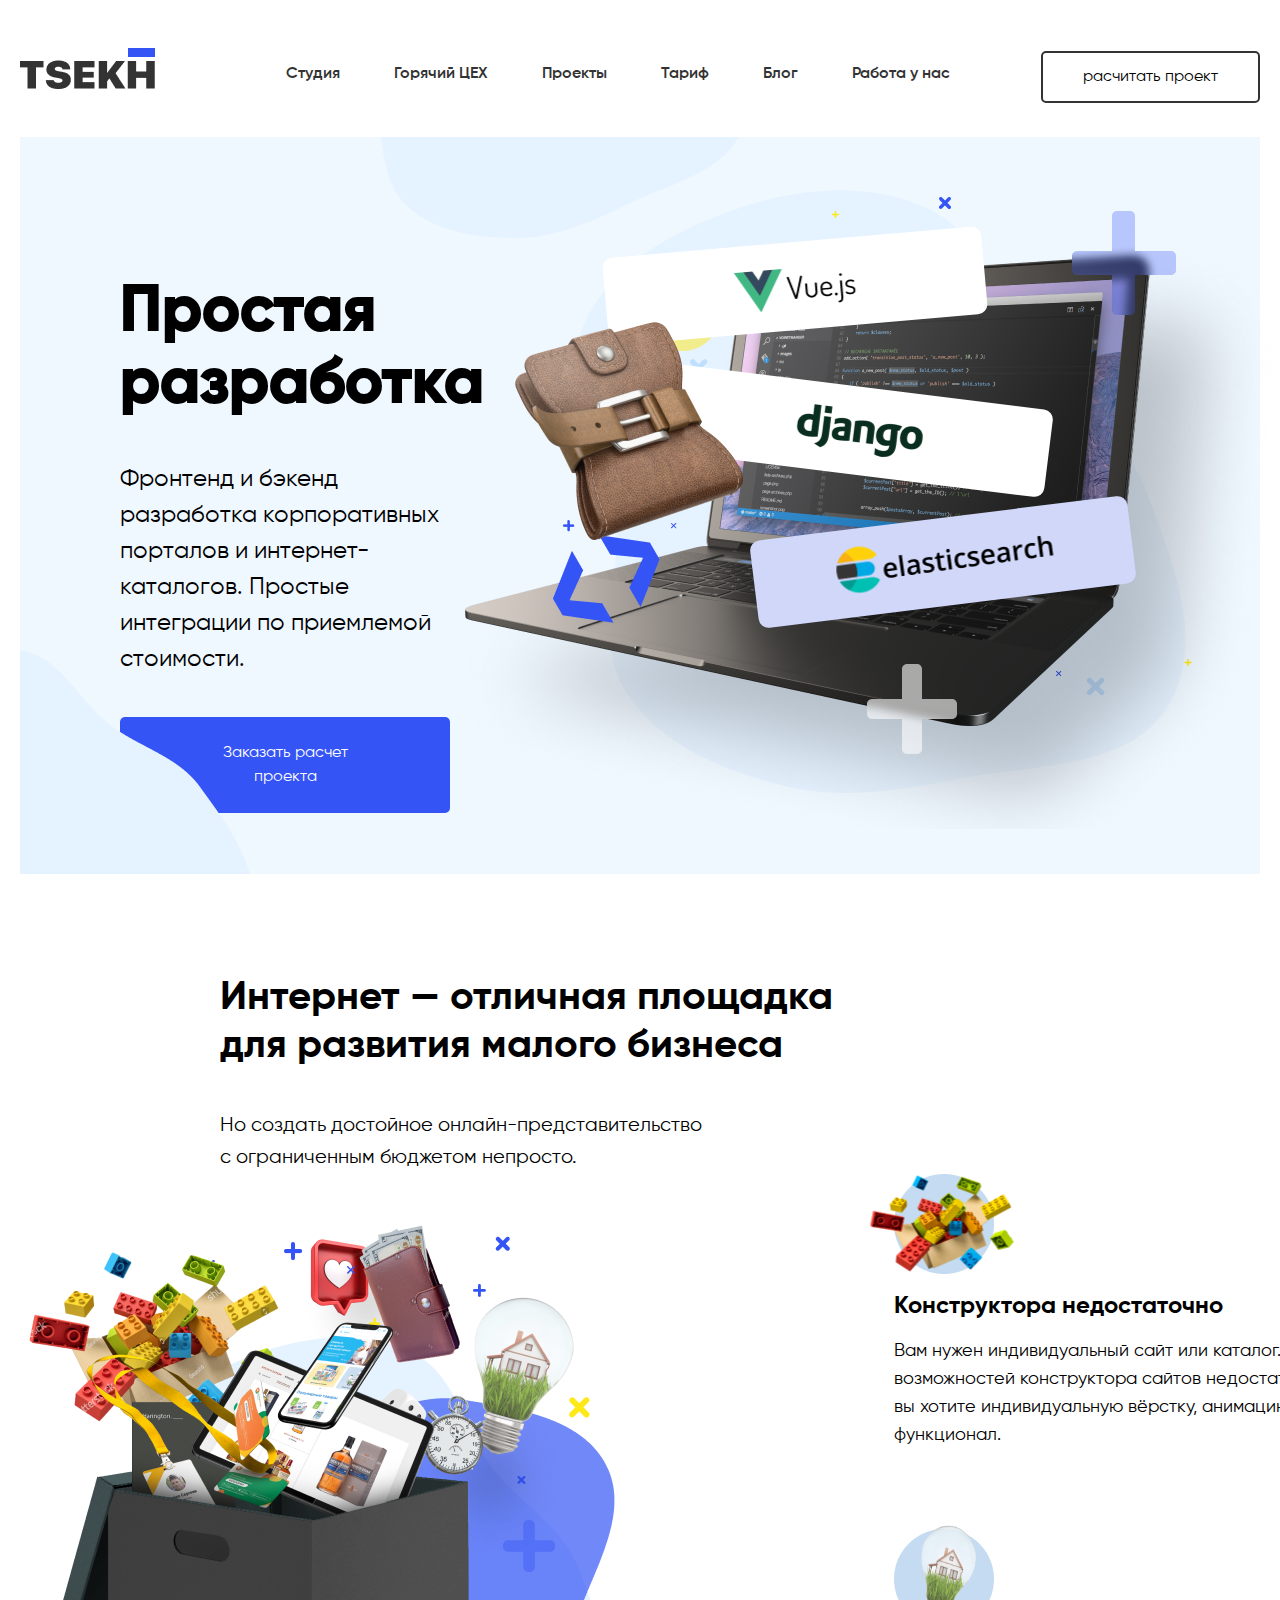
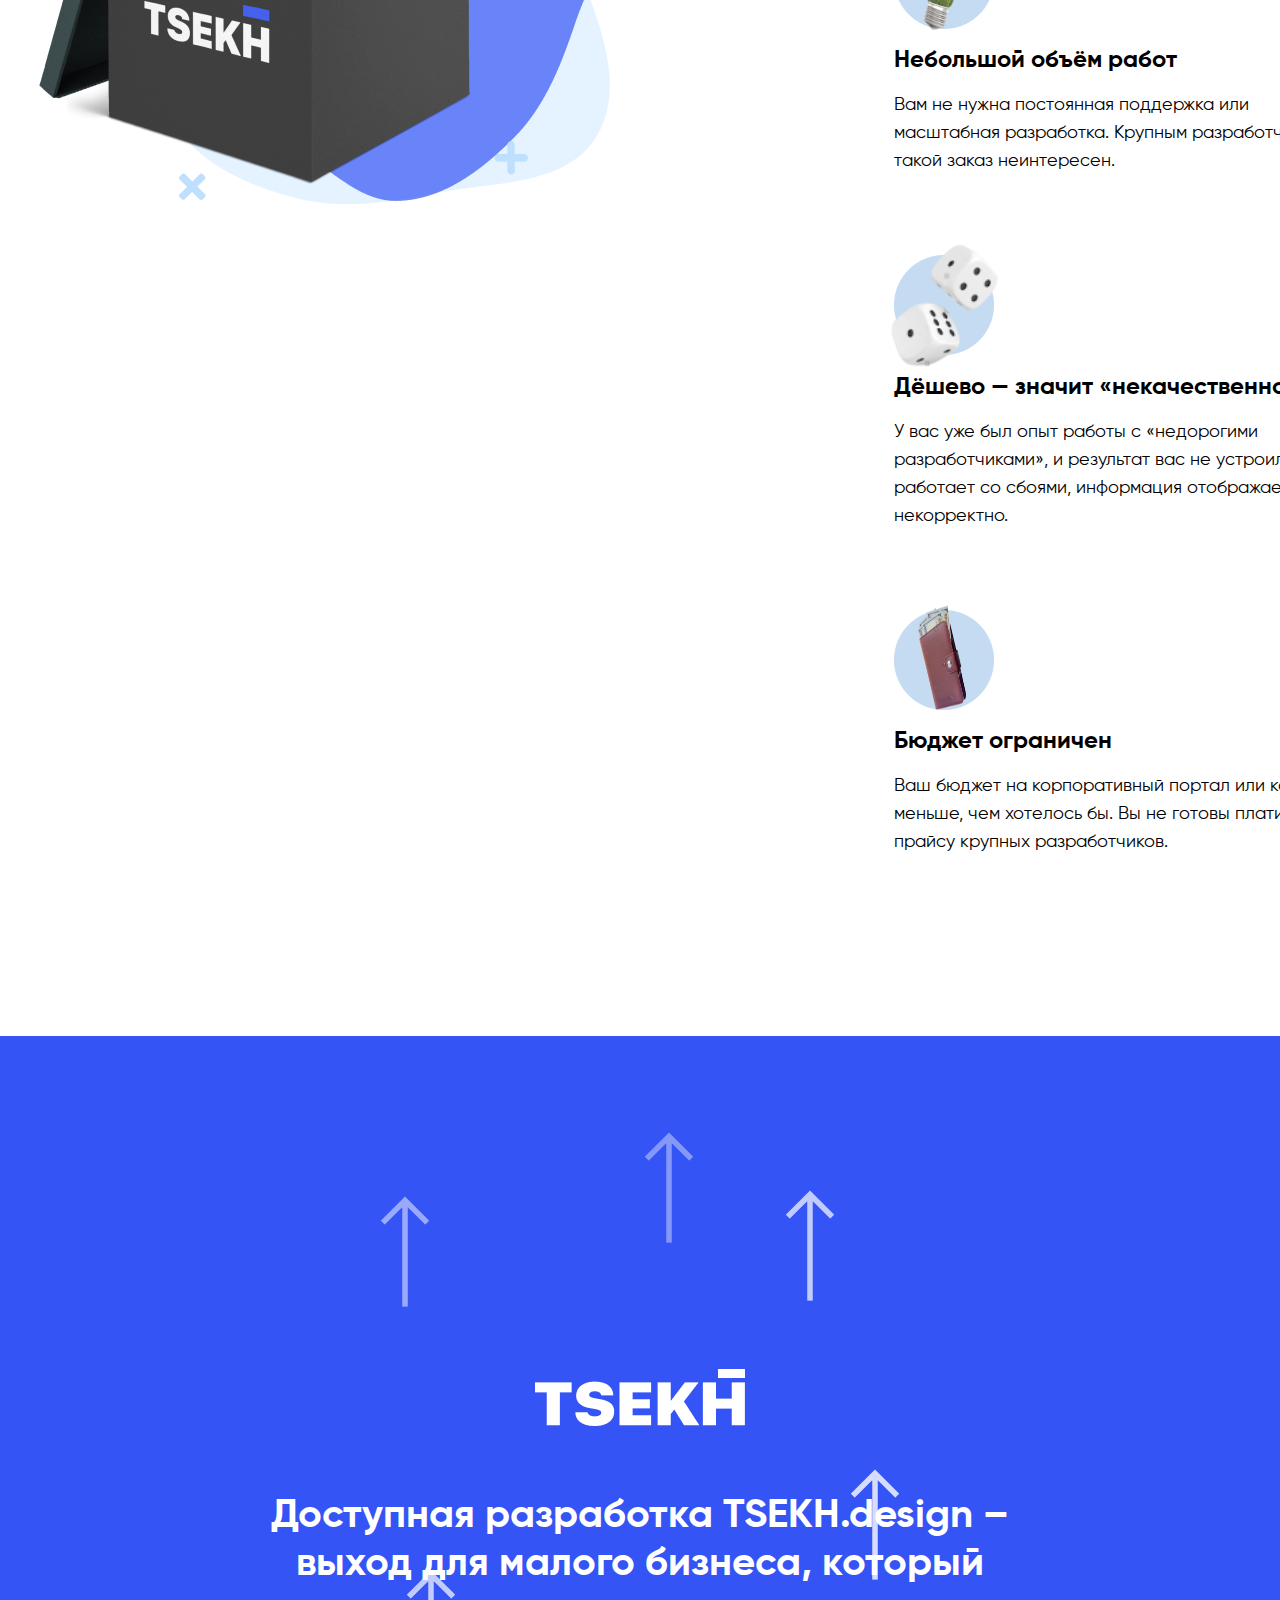
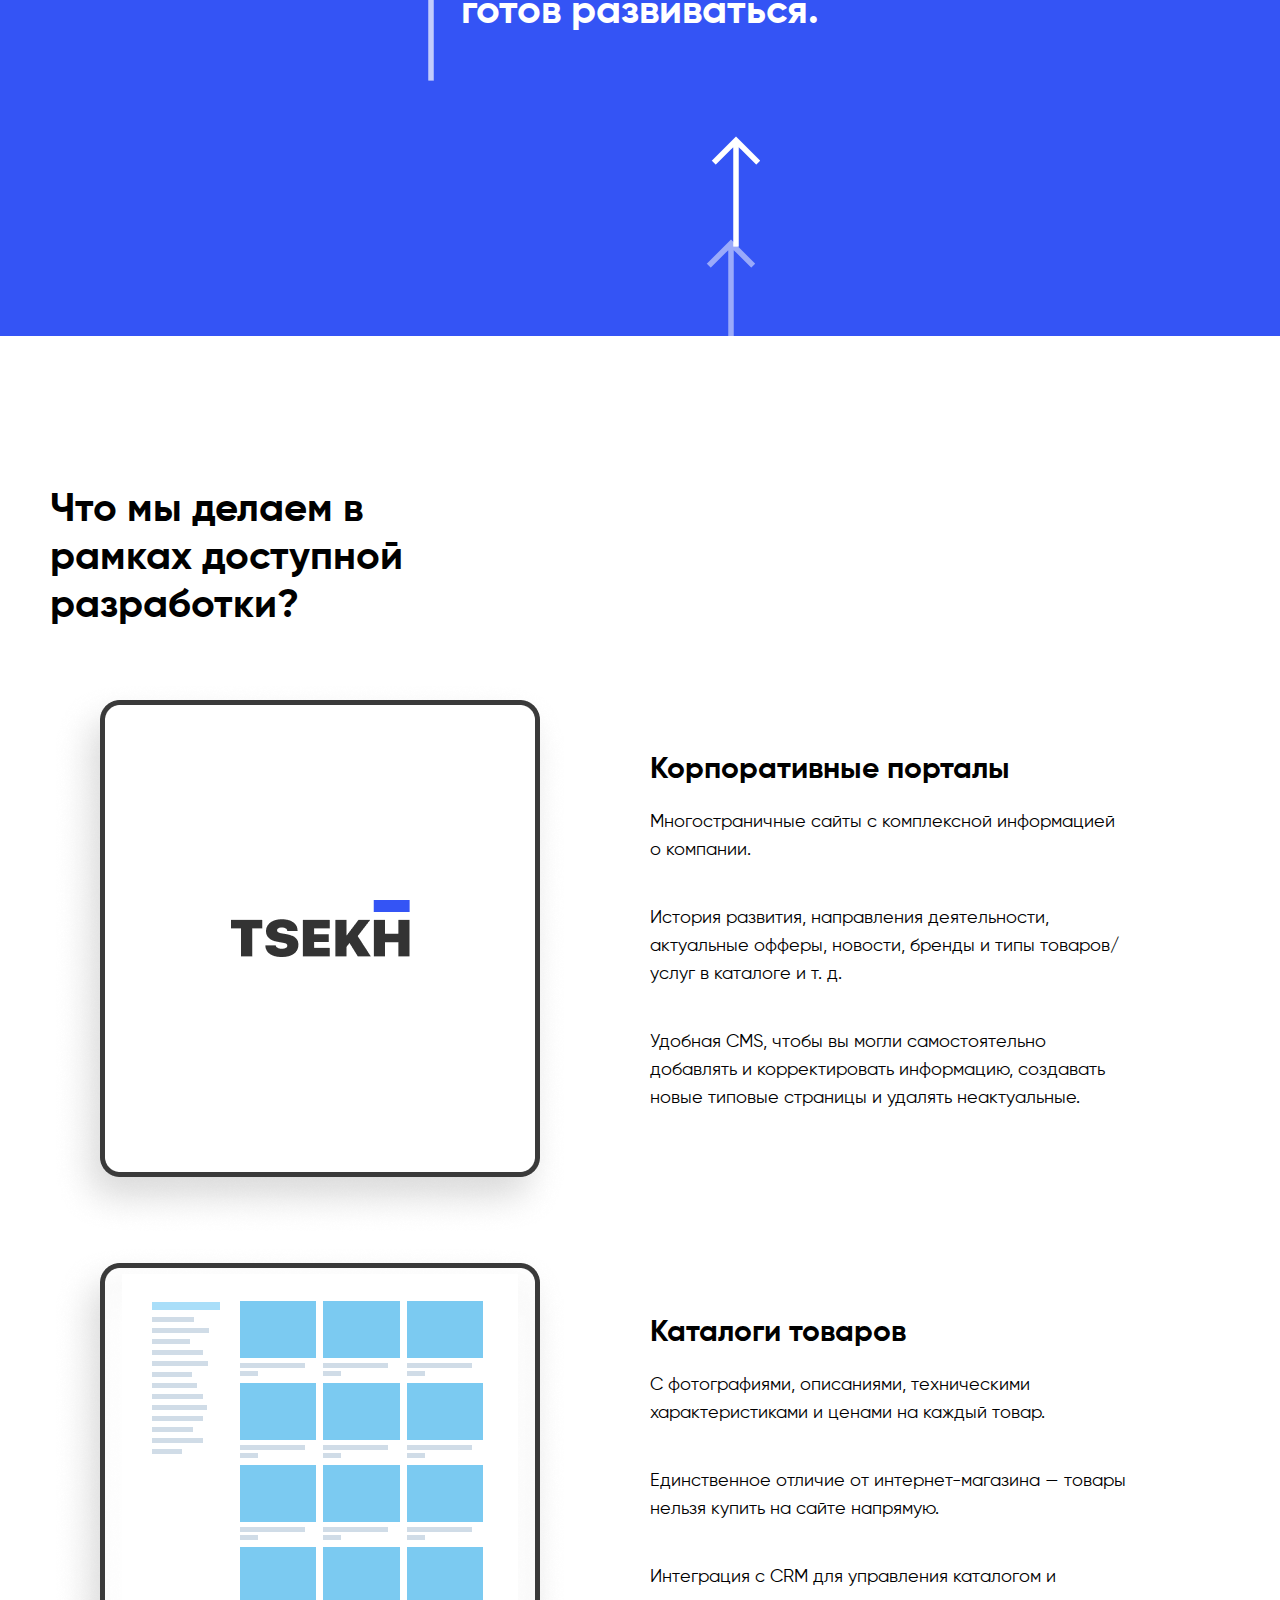
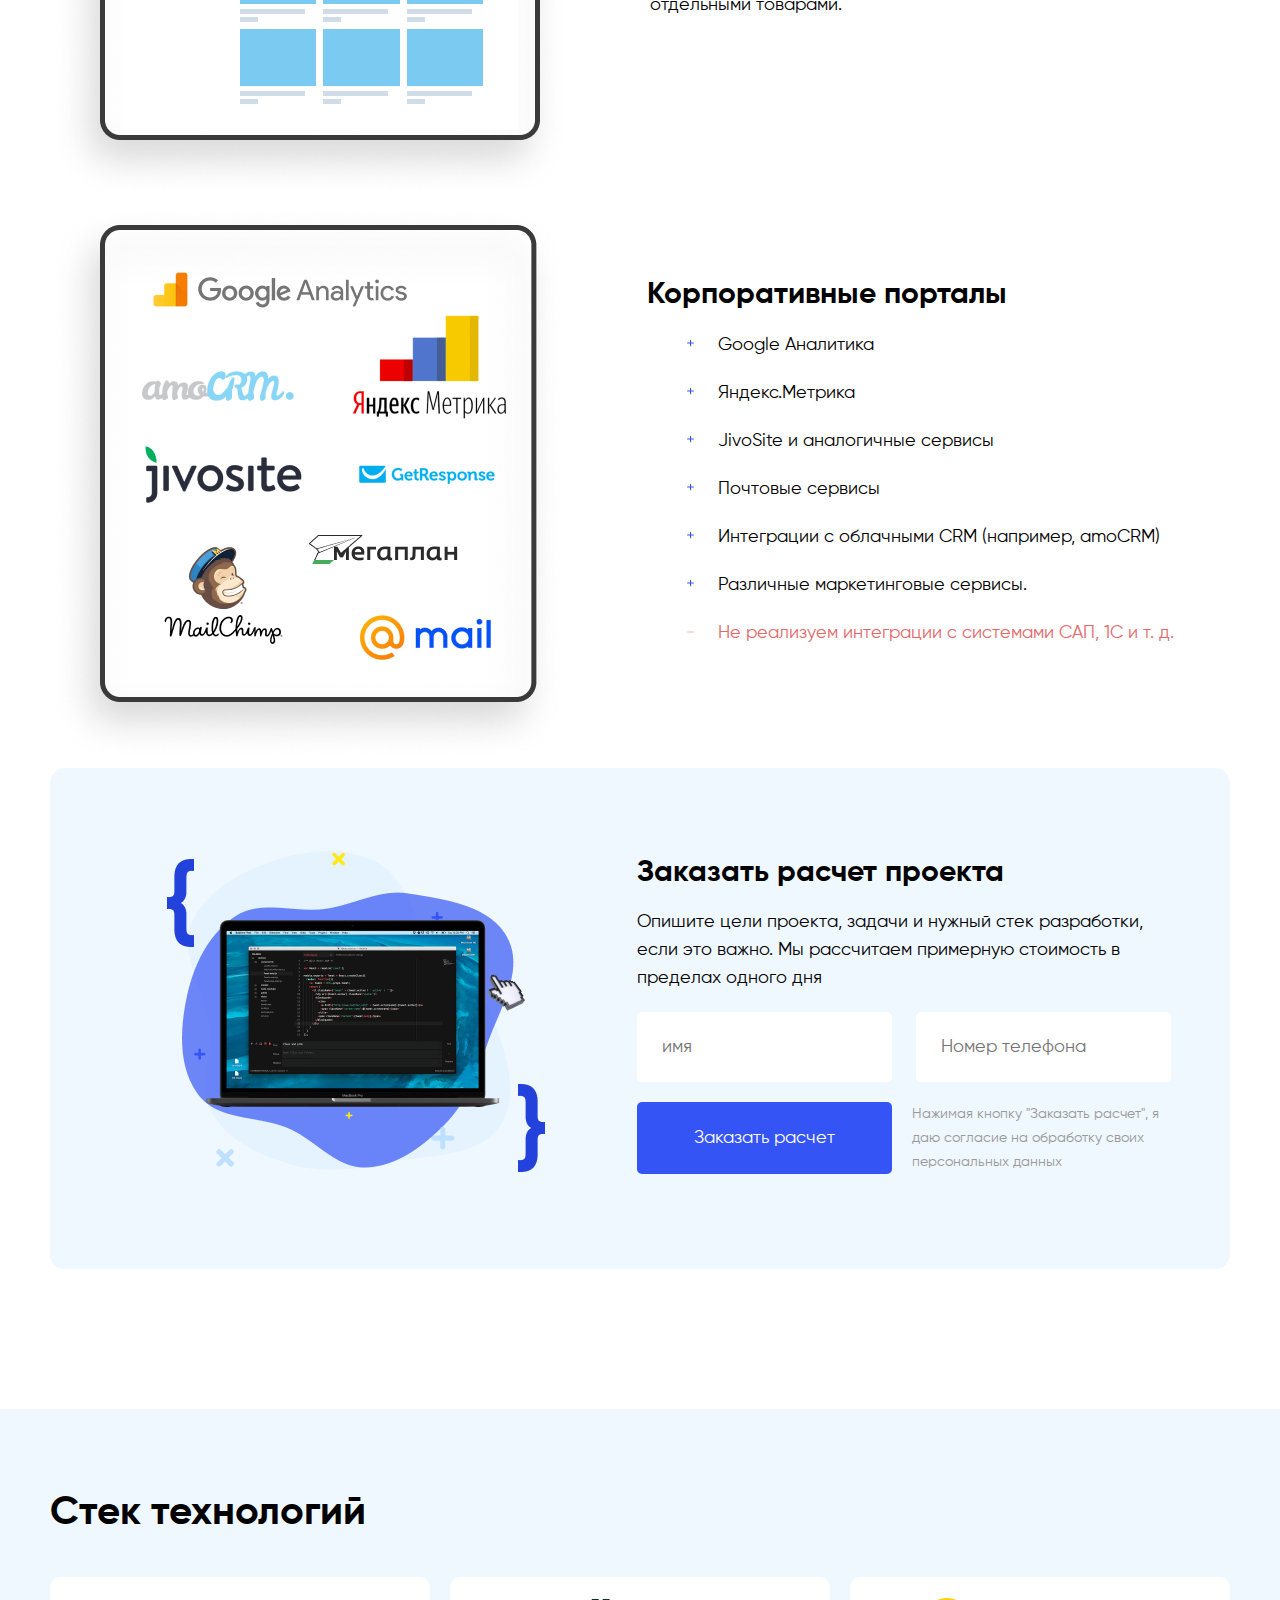
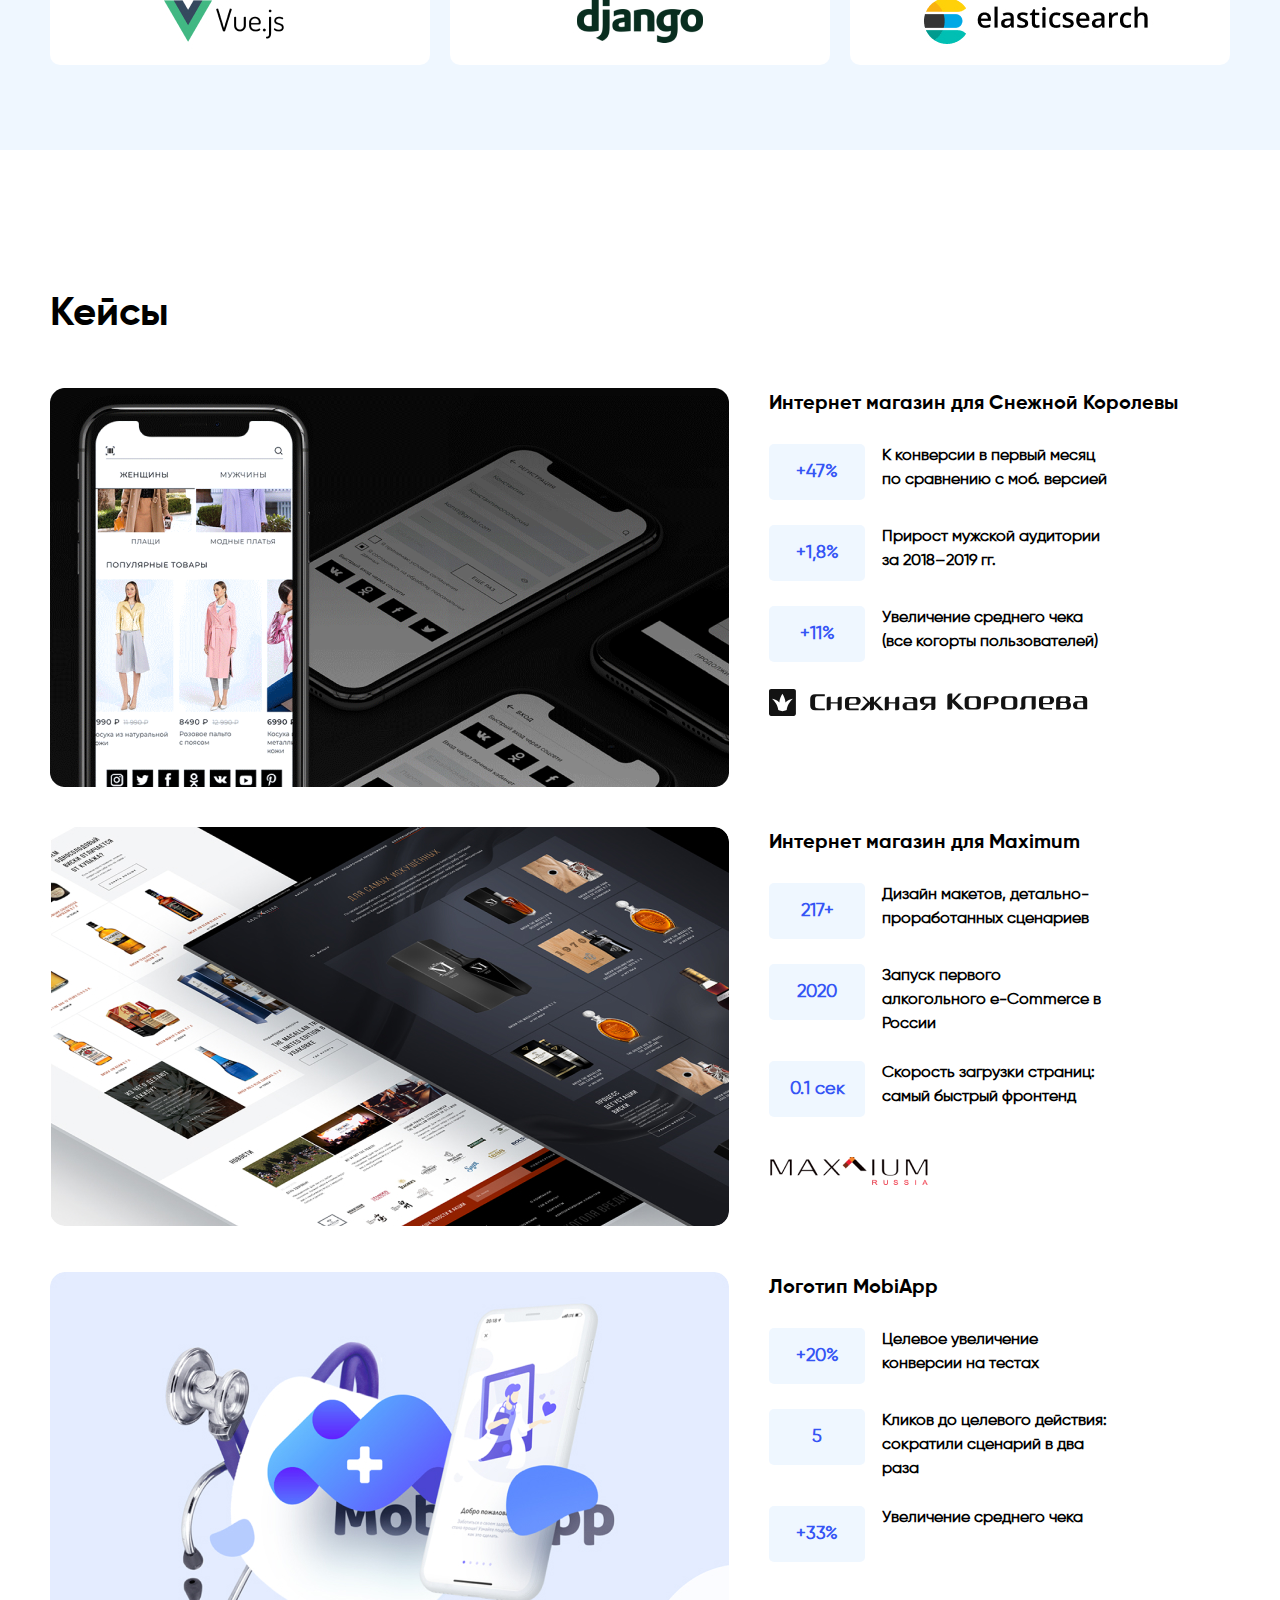
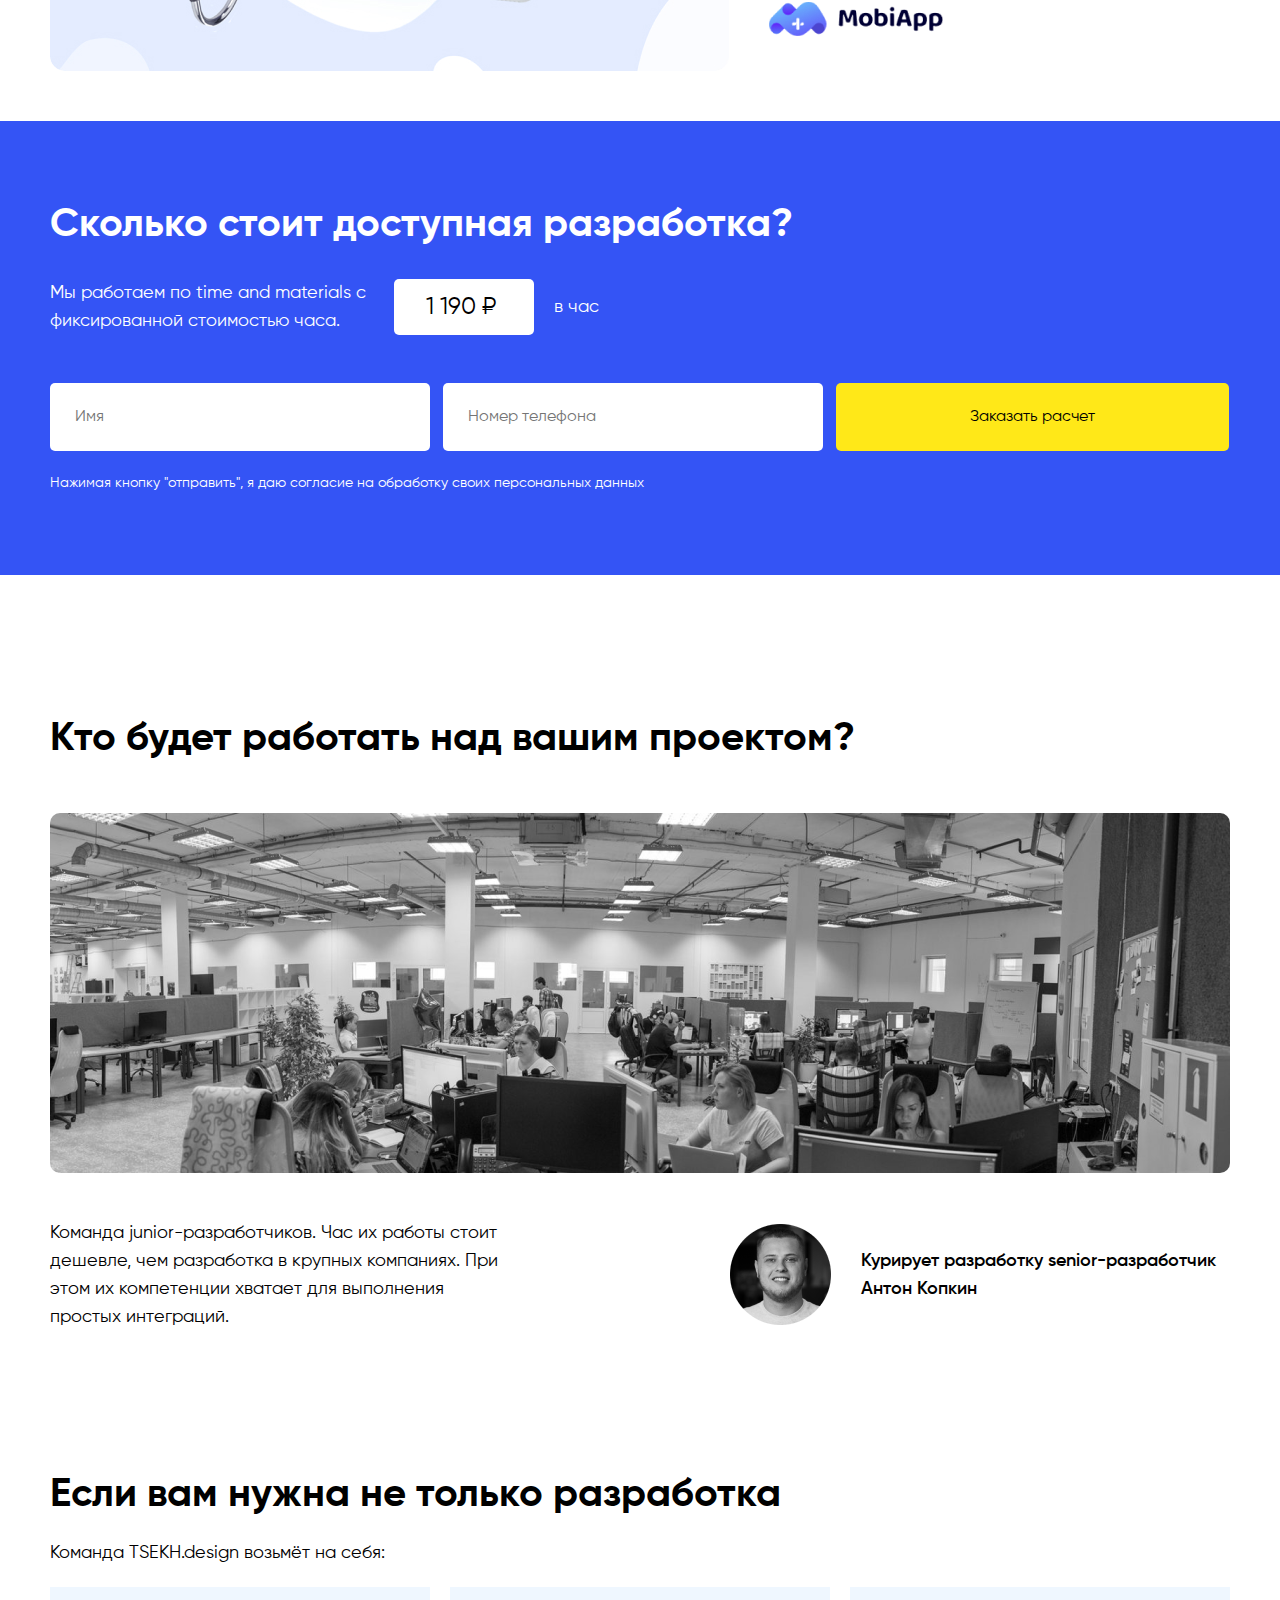
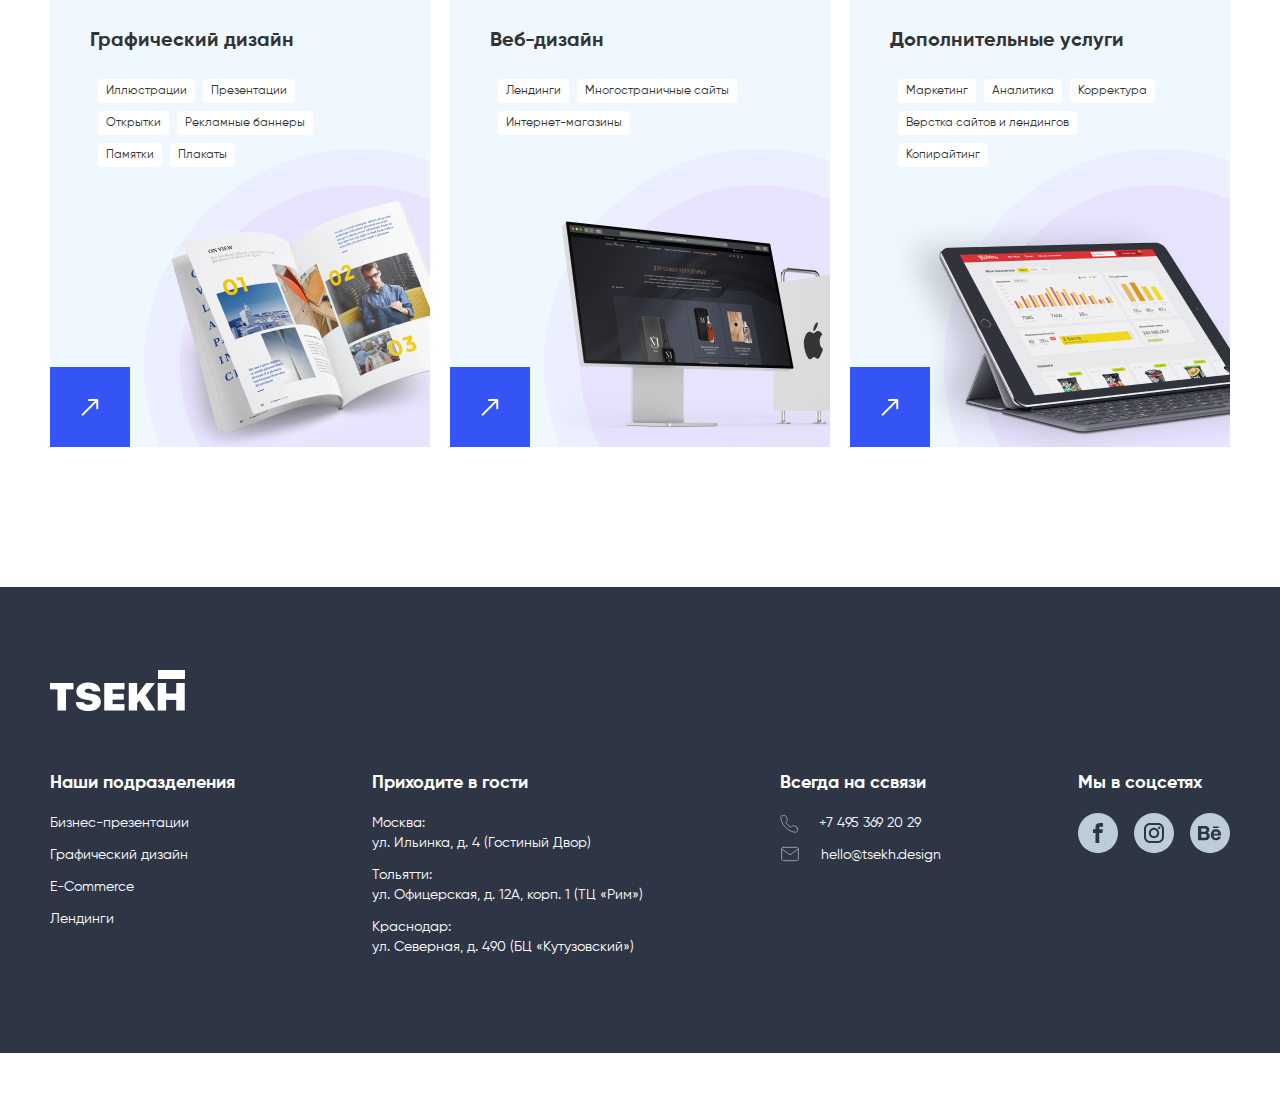
==== commit a114e86f: "fd" ====
--- a/cex/index.html
+++ b/cex/index.html
@@ -146,9 +146,9 @@
                         </div>
                         <div class="advantages__item-block">
                             <div class="block__images">
-                                <img src="/images/Ellipse 67.png" alt="" class="elipps">
+                                <img src="/cex/images/Ellipse 67.png" alt="" class="elipps">
                                 <div class="img__content">
-                                    <img src="/images/cubiki.png" class="cubiki__img" alt="">
+                                    <img src="/cex/images/cubiki.png" class="cubiki__img" alt="">
                                 </div>
                             </div>
                             <div class="block__title">
@@ -338,7 +338,7 @@
                         <input type="text" class="order__form" placeholder="имя">
                         <input type="text" class="order__form" placeholder="Номер телефона">
                         <div class="form__down">
-                            <button class="btn__form">Заказать расчет</button>
+                            <button type="submit" class="btn__form">Заказать расчет</button>
                             <div class="agree">
                                 Нажимая кнопку "Заказать расчет", я даю согласие на обработку своих персональных данных
                             </div>
@@ -573,7 +573,7 @@
             <form class="howmach__form">
                 <input type="text" placeholder="Имя">
                 <input type="text" placeholder="Номер телефона">
-                <button class="howmach__btn">Заказать расчет</button>
+                <button type="submit" class="howmach__btn">Заказать расчет</button>
             </form>
             <div class="howmach__suptitle">
                 Нажимая кнопку "отправить", я даю согласие на обработку своих персональных данных
--- a/cex/css/style.css
+++ b/cex/css/style.css
@@ -905,7 +905,7 @@
        /* //////////////dop/////////// */
        
        .dop__title {
-           font-weight: bold;
+           font-family: gilroy--bold;
            font-size: 40px;
            line-height: 48px;
            margin-bottom: 20px;
